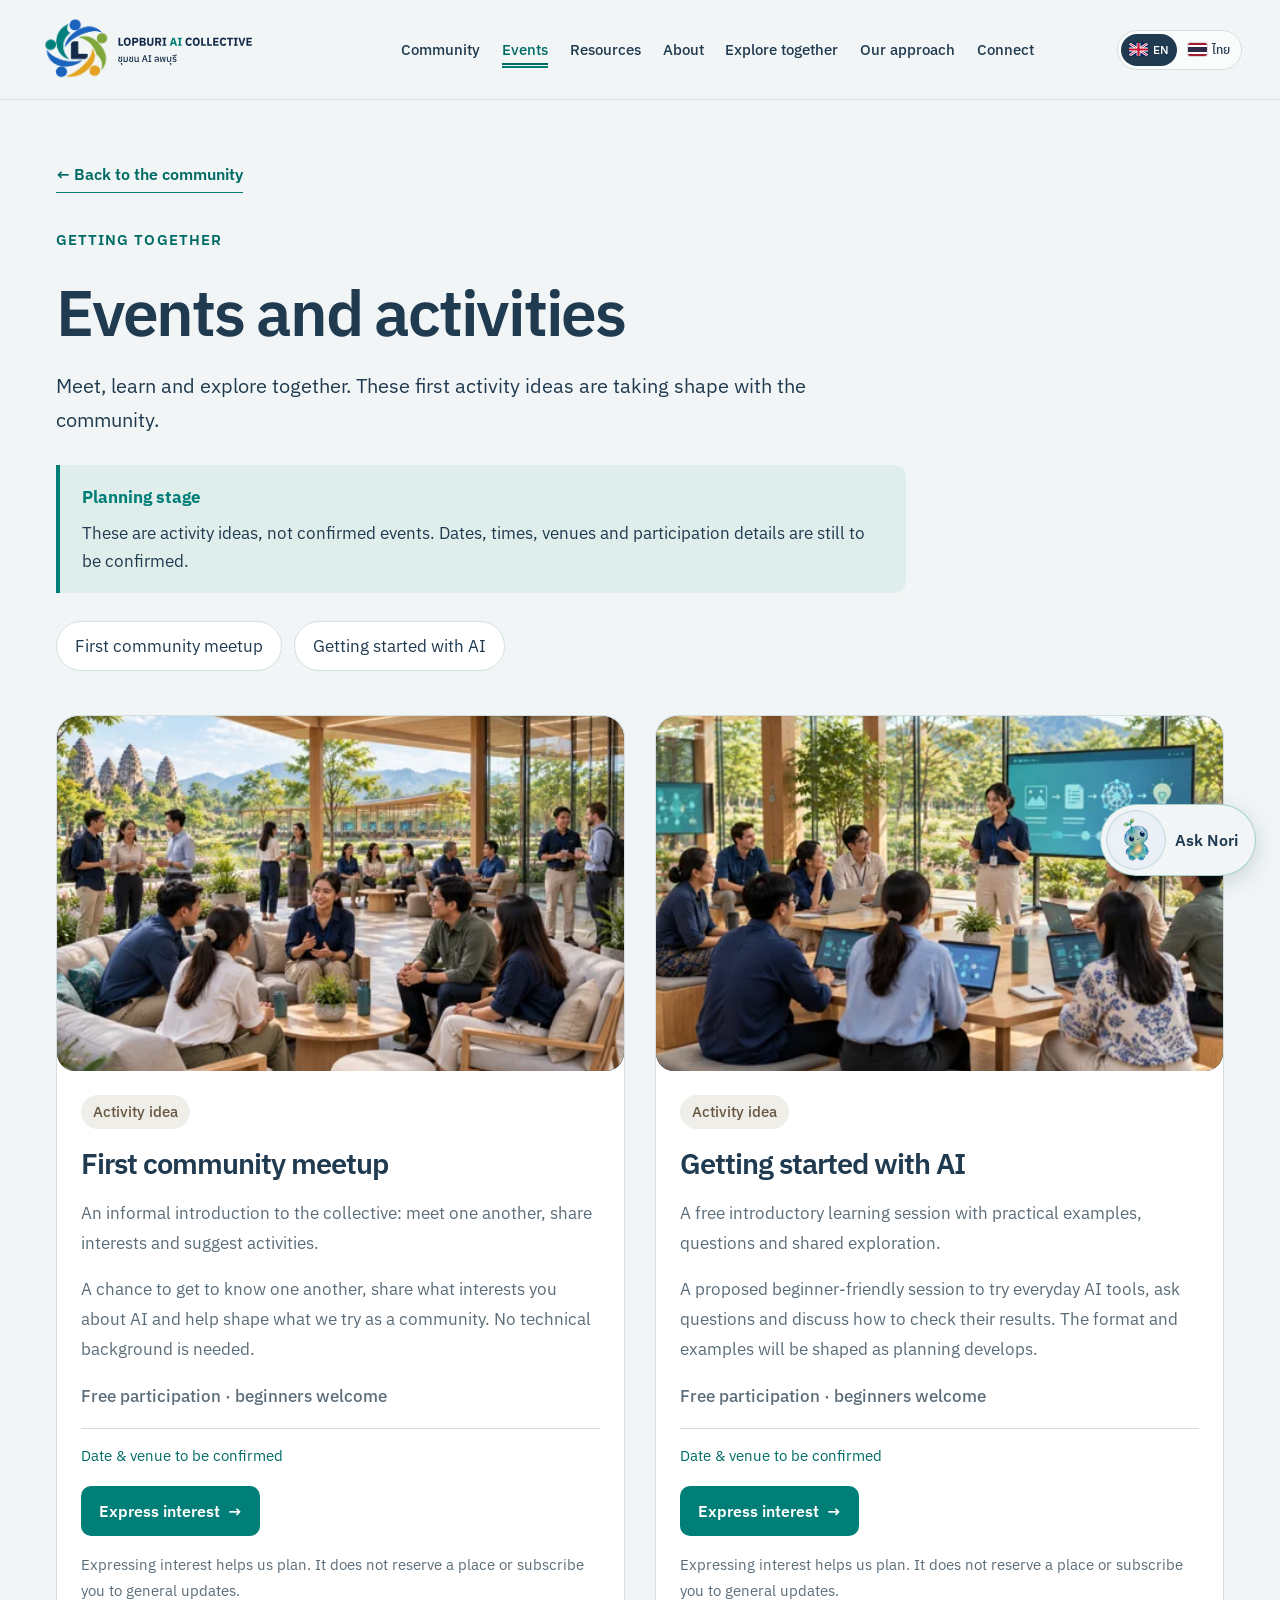
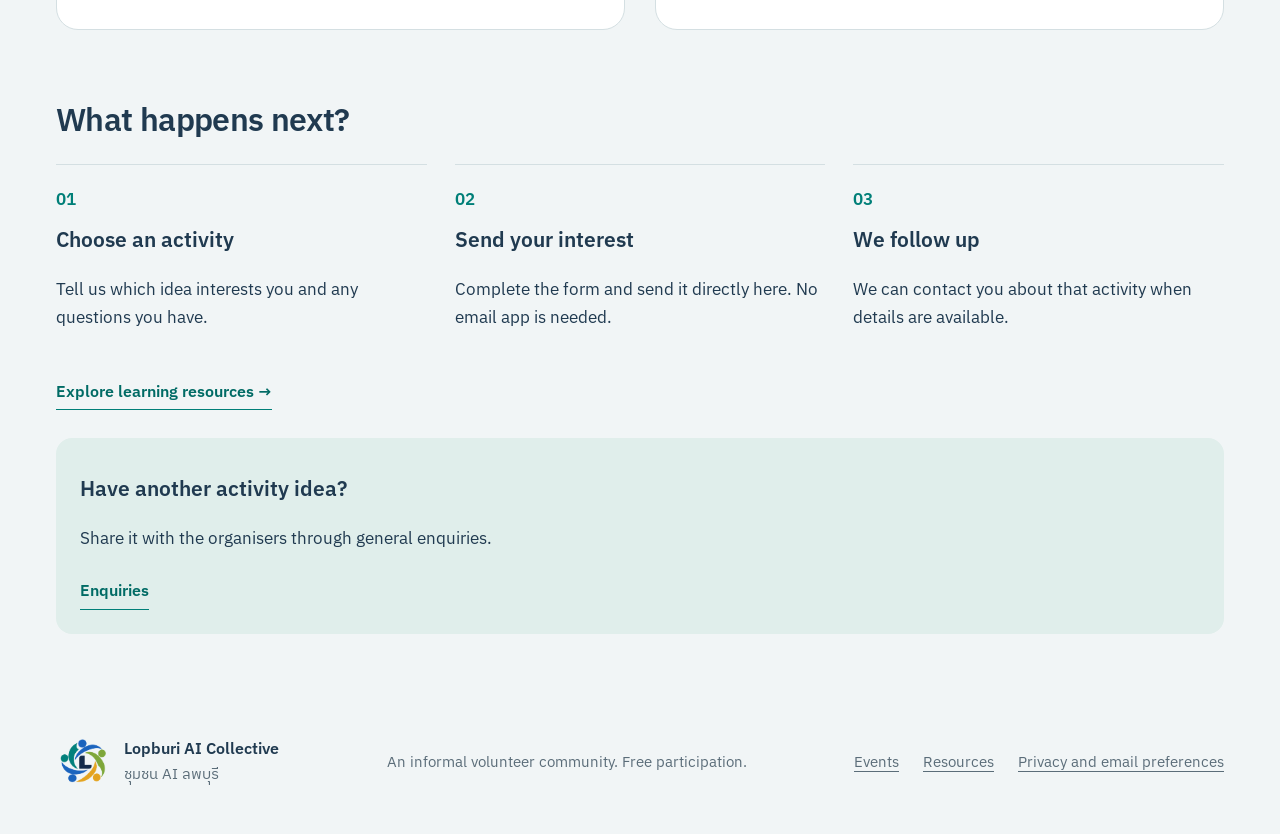
==== events.html @ 760dd702 "Deploy hosted membership and enquiries with events and resources pages" ====
<!doctype html><html lang="en"><head><meta charset="utf-8"><meta name="viewport" content="width=device-width,initial-scale=1"><meta name="robots" content="noindex,nofollow"><meta name="description" content="Explore planned free activities with Lopburi AI Collective. Dates and venues are still to be confirmed."><title>Events and activities — Lopburi AI Collective</title><link rel="icon" href="assets/favicon.svg" type="image/svg+xml"><link rel="stylesheet" href="styles.css?v=20261016-hosted-pilot"><link rel="stylesheet" href="privacy.css?v=20261016-hosted-pilot"><link rel="stylesheet" href="events.css?v=20261016-hosted-pilot"><script src="site-common.js?v=20261016-hosted-pilot" defer></script><script src="page.js?v=20261016-hosted-pilot" defer></script><script src="contact-flows.js?v=20261016-hosted-pilot" defer></script><link rel="stylesheet" href="nori.css?v=20261016-hosted-pilot"><script src="nori.js?v=20261016-hosted-pilot" defer></script></head><body class="events-page"><a class="skip-link" href="#main" data-i18n="skipContent">Skip to content</a>
<header class="site-header">
    <a class="brand" href="index.html#top" aria-label="Lopburi AI Collective home" data-i18n-aria-label="homeLabel"><img src="assets/wordmark-header.svg" width="1600" height="390" alt="Lopburi AI Collective — ชุมชน AI ลพบุรี"><img class="header-symbol" src="assets/footer-symbol.png" width="1254" height="1254" alt=""></a>
    <button class="menu-toggle" aria-expanded="false" aria-controls="navigation"><span data-i18n="copy4">Menu</span></button>
    <nav id="navigation" aria-label="Main navigation" data-i18n-aria-label="mainNavigation"><a href="index.html#community"><span data-i18n="communityNav">Community</span></a><a href="events.html" aria-current="page"><span data-i18n="eventsNav">Events</span></a><a href="resources.html" data-page-link><span data-i18n="resourcesNav">Resources</span></a><a href="index.html#purpose"><span data-i18n="copy5">About</span></a><a href="index.html#possibilities"><span data-i18n="copy6">Explore together</span></a><a href="index.html#approach"><span data-i18n="copy7">Our approach</span></a><a class="nav-contact" href="index.html#connect"><span data-i18n="copy8">Connect</span></a></nav>
<div class="language-switch" role="group" aria-label="Language / ภาษา"><button type="button" data-language="en" aria-label="English" aria-pressed="true"><svg class="mini-flag" viewBox="0 0 60 40" aria-hidden="true"><rect width="60" height="40" fill="#012169"/><path d="M0 0L60 40M60 0L0 40" stroke="white" stroke-width="8"/><path d="M0 0L60 40M60 0L0 40" stroke="#c8102e" stroke-width="3"/><path d="M30 0V40M0 20H60" stroke="white" stroke-width="12"/><path d="M30 0V40M0 20H60" stroke="#c8102e" stroke-width="7"/></svg><span lang="en">EN</span></button><button type="button" data-language="th" aria-label="ภาษาไทย" aria-pressed="false"><span class="mini-flag thai" aria-hidden="true"></span><span lang="th">ไทย</span></button></div>
  </header><main id="main"><section class="events-intro wrap"><a class="text-link" href="index.html#community">← <span data-i18n="backCommunity" >Back to the community</span></a><p data-i18n="eventsLabel" class="eyebrow">Getting together</p><h1 data-i18n="eventsPageTitle" >Events and activities</h1><p data-i18n="eventsPageIntro" class="events-lead">Meet, learn and explore together. These first activity ideas are taking shape with the community.</p><div class="events-planning-note"><strong data-i18n="eventsPlanning" >Planning stage</strong><p data-i18n="planningNotice" >These are activity ideas, not confirmed events. Dates, times, venues and participation details are still to be confirmed.</p></div><nav class="activity-jump" aria-label="Activities" data-i18n-aria-label="activitiesLabel"><a href="#first-community-meetup"><span data-i18n="firstMeetTitle" >First community meetup</span></a><a href="#getting-started-with-ai"><span data-i18n="firstTrainingTitle" >Getting started with AI</span></a></nav></section><section class="event-detail-list wrap" aria-label="Planned activities" data-i18n-aria-label="plannedActivities"><article class="event-card event-detail" id="first-community-meetup"><figure class="community-scene event-scene"><div class="event-media"><video class="event-loop" data-loop-src="assets/event-meetup-loop.mp4" muted loop playsinline preload="none" aria-hidden="true"></video><button class="event-loop-toggle" type="button" aria-label="Pause animation" data-i18n-aria-label="pauseAnimation" hidden>Ⅱ</button><picture><source media="(max-width:780px)" srcset="assets/event-meetup-480.webp"><img src="assets/event-meetup-960.webp" width="960" height="723" alt="Concept illustration of a diverse community gathering on the pavilion terrace." data-i18n-alt="imageAlt3" loading="lazy" decoding="async"></picture></div></figure><span class="event-status"><span data-i18n="eventIdea">Activity idea</span></span><h2 class="activity-title" data-activity-title><span data-i18n="firstMeetTitle">First community meetup</span></h2><p><span data-i18n="firstMeetBody">An informal introduction to the collective: meet one another, share interests and suggest activities.</span></p><p data-i18n="meetDetails" >A chance to get to know one another, share what interests you about AI and help shape what we try as a community. No technical background is needed.</p><p data-i18n="freeParticipation" class="activity-free">Free participation · beginners welcome</p><div class="event-pending"><span data-i18n="eventDetails">Date & venue to be confirmed</span></div><a class="text-link event-interest" href="mailto:lopburiaicollective@gmail.com?subject=Interest%20in%20community%20activities" data-event-interest><span data-i18n="eventInterest">Express interest</span> <span aria-hidden="true">→</span></a><p data-i18n="interestNote" class="activity-interest-note">Expressing interest helps us plan. It does not reserve a place or subscribe you to general updates.</p></article>
<article class="event-card event-detail" id="getting-started-with-ai"><figure class="community-scene event-scene"><div class="event-media"><video class="event-loop" data-loop-src="assets/event-learning-loop.mp4" muted loop playsinline preload="none" aria-hidden="true"></video><button class="event-loop-toggle" type="button" aria-label="Pause animation" data-i18n-aria-label="pauseAnimation" hidden>Ⅱ</button><picture><source media="(max-width:780px)" srcset="assets/event-learning-480.webp"><img src="assets/event-learning-960.webp" width="960" height="723" alt="Concept illustration of a beginner AI learning session led by a Thai facilitator." data-i18n-alt="imageAlt4" loading="lazy" decoding="async"></picture></div></figure><span class="event-status"><span data-i18n="eventIdea">Activity idea</span></span><h2 class="activity-title" data-activity-title><span data-i18n="firstTrainingTitle">Getting started with AI</span></h2><p><span data-i18n="firstTrainingBody">A free introductory learning session with practical examples, questions and shared exploration.</span></p><p data-i18n="learnDetails" >A proposed beginner-friendly session to try everyday AI tools, ask questions and discuss how to check their results. The format and examples will be shaped as planning develops.</p><p data-i18n="freeParticipation" class="activity-free">Free participation · beginners welcome</p><div class="event-pending"><span data-i18n="eventDetails">Date & venue to be confirmed</span></div><a class="text-link event-interest" href="mailto:lopburiaicollective@gmail.com?subject=Interest%20in%20community%20activities" data-event-interest><span data-i18n="eventInterest">Express interest</span> <span aria-hidden="true">→</span></a><p data-i18n="interestNote" class="activity-interest-note">Expressing interest helps us plan. It does not reserve a place or subscribe you to general updates.</p></article></section><section class="events-next wrap"><h2 data-i18n="nextTitle" >What happens next?</h2><ol><li><h3 data-i18n="nextOne" >Choose an activity</h3><p data-i18n="nextOneBody" >Tell us which idea interests you and any questions you have.</p></li><li><h3 data-i18n="nextTwo" >Review and send</h3><p data-i18n="nextTwoBody" >Prepare your message here, then send it from your own email app.</p></li><li><h3 data-i18n="nextThree" >We follow up</h3><p data-i18n="nextThreeBody" >We can contact you about that activity when details are available.</p></li></ol><p><a class="text-link" href="resources.html" data-page-link><span data-i18n="resourcesCta">Explore learning resources</span> →</a></p><div class="events-question"><h3 data-i18n="activityQuestion" >Have another activity idea?</h3><p data-i18n="activityQuestionBody" >Share it with the organisers through general enquiries.</p><a class="text-link" href="mailto:lopburiaicollective+enquiries@gmail.com" data-enquiry-open><span data-i18n="enquiriesTitle" >Enquiries</span></a></div></section></main><footer class="site-footer wrap"><a class="footer-brand" href="index.html#top"><img src="assets/footer-symbol.png" width="1254" height="1254" alt=""><span class="footer-brand-names"><strong>Lopburi AI Collective</strong><span lang="th">ชุมชน AI ลพบุรี</span></span></a><p data-i18n="communitySummary">An informal volunteer community. Free participation.</p><nav class="footer-links" aria-label="Footer" data-i18n-aria-label="footerNavigation"><a href="events.html" data-page-link data-i18n="eventsNav">Events</a><a href="resources.html" data-page-link data-i18n="resourcesNav">Resources</a><a href="privacy.html?lang=en" data-privacy-link target="_blank" rel="noopener" data-i18n="privacyTitle">Privacy and email preferences</a></nav></footer>
<dialog id="enquiry-dialog" class="contact-card" aria-labelledby="enquiry-title">
    <form method="dialog" class="dialog-head"><button aria-label="Close enquiry" data-i18n-aria-label="closeEnquiry"><span data-i18n="copy89">Close</span></button></form>
    <div class="contact-card-brand"><img src="assets/relief.png" width="1254" height="1254" alt=""><div><strong>Lopburi AI Collective</strong><span lang="th">ชุมชน AI ลพบุรี</span></div></div>
    <h2 id="enquiry-title"><span data-i18n="enquiryHeading">Start a conversation</span></h2>
    <p data-i18n="enquiryIntro">Ask a question, discuss a partnership or tell us how we can help.</p>
    <form id="enquiry-form">
      <div class="contact-fields">
        <div><label for="enquiry-name" data-i18n="contactName">Your name</label><input id="enquiry-name" name="name" autocomplete="name" maxlength="120" required></div>
        <div><label for="enquiry-email" data-i18n="contactEmail">Email address</label><input id="enquiry-email" name="email" type="email" autocomplete="email" maxlength="254" required></div>
        <div class="field-wide"><label for="enquiry-subject" data-i18n="enquirySubject">Subject</label><input id="enquiry-subject" name="subject" maxlength="160" required></div>
        <div class="field-wide"><label for="enquiry-message" data-i18n="enquiryMessage">Your message</label><textarea id="enquiry-message" name="message" rows="4" maxlength="1200" required></textarea></div>
      </div>
      <p class="contact-local-note" data-i18n="enquiryNote">Prepare your enquiry, then review and send it in your email app. This does not subscribe you to updates.</p>
      <p class="privacy-form-note"><span data-i18n="privacyForm">We use your details only to respond and communicate about the collective. Updates are optional.</span> <a href="privacy.html?lang=en" data-privacy-link target="_blank" rel="noopener" data-i18n="privacyTitle">Privacy and email preferences</a></p>
      <button class="button teal" type="submit" data-i18n="enquiryPrepare">Prepare enquiry</button>
    </form>
    <p id="enquiry-status" class="dialog-status" role="status" aria-live="polite"></p>
  </dialog><button id="nori-launcher" class="nori-launcher" type="button" aria-controls="nori-panel" aria-expanded="false" aria-label="Ask Nori">
    <span class="nori-art"><img src="assets/nori-still.webp" width="320" height="320" alt=""><video id="nori-idle" src="assets/nori-idle.mp4" muted playsinline preload="none" aria-hidden="true" hidden></video></span><span id="nori-launcher-label">Ask Nori</span>
  </button>
  <section id="nori-panel" class="nori-panel" role="dialog" aria-labelledby="nori-title" hidden>
    <header class="nori-head"><span class="nori-art"><img src="assets/nori-still.webp" width="320" height="320" alt=""><video id="nori-wave" src="assets/nori-wave.mp4" muted playsinline preload="none" aria-hidden="true" hidden></video></span><div><h2 id="nori-title">Ask Nori</h2><p id="nori-demo">FAQ demo · community information</p></div><button id="nori-close" type="button" aria-label="Close Nori">×</button></header>
    <p id="nori-greeting" class="nori-greeting"></p>
    <div id="nori-suggestions" class="nori-suggestions" aria-label="FAQ"></div>
    <div id="nori-messages" class="nori-messages" role="log" aria-live="polite" aria-relevant="additions"></div>
    <div class="nori-reset-row"><button id="nori-reset" type="button">Start again</button><span id="nori-status" role="status"></span></div>
    <form id="nori-form" class="nori-form"><label id="nori-input-label" for="nori-input">Your question</label><div><input id="nori-input" type="text" maxlength="500" autocomplete="off"><button id="nori-send" type="submit">Send</button></div></form>
    <p id="nori-privacy" class="nori-privacy"></p>
  </section></body></html>
---- styles.css ----
/*
# Site presentation
Responsive English/Thai typography, section layouts and reduced-motion-aware effects.
Desktop and mobile use separate scales. Preserve the approved hero treatment.
*/
@font-face{font-family:Plex;src:url('assets/IBMPlexSans-Regular.ttf') format('truetype');font-weight:400;font-display:swap}@font-face{font-family:Plex;src:url('assets/IBMPlexSans-Medium.ttf') format('truetype');font-weight:500;font-display:swap}@font-face{font-family:Plex;src:url('assets/IBMPlexSans-SemiBold.ttf') format('truetype');font-weight:600;font-display:swap}@font-face{font-family:Plex;src:url('assets/IBMPlexSans-Bold.ttf') format('truetype');font-weight:700;font-display:swap}@font-face{font-family:PlexThai;src:url('assets/IBMPlexSansThai-Medium.ttf') format('truetype');font-weight:500;font-display:swap}
:root{--navy:#203A50;--blue:#2866B7;--teal:#007F78;--green:#78A83D;--gold:#DDA62A;--paper:#F1F5F6;--ink:#203A50;--muted:#5B6D79;--line:#D4DFE2;--ease:cubic-bezier(.22,1,.36,1)}
*{box-sizing:border-box}html{scroll-behavior:smooth;scroll-padding-top:110px}body{margin:0;color:var(--ink);background:var(--paper);font:400 1.0625rem/1.65 Plex,PlexThai,Arial,sans-serif}a{color:inherit;text-decoration:none}button,input,textarea{font:inherit}button{cursor:pointer}img{display:block;max-width:100%;height:auto}h1,h2,h3,h4,p{margin-top:0}h1,h2,h3,h4{line-height:1.12}h1,h2{letter-spacing:-.035em}h2{font-size:clamp(2.5rem,4.5vw,4.4rem);font-weight:600}h3{font-size:clamp(1.65rem,2.6vw,2.55rem);font-weight:600}h4{font-size:1.4rem;font-weight:600}button:focus-visible,a:focus-visible,textarea:focus-visible,[tabindex]:focus-visible{outline:3px solid var(--gold);outline-offset:5px}button[hidden],[hidden]{display:none!important}.wrap{width:min(1280px,calc(100% - 112px));margin-inline:auto}.skip-link{position:fixed;top:-80px;left:20px;z-index:100;background:white;padding:12px}.skip-link:focus{top:12px}.review-band{background:#E5ECEE;font-size:.8125rem;padding:8px 56px;display:flex;align-items:center;gap:24px;color:#43566a}.review-band a{margin-left:auto;text-decoration:underline;text-underline-offset:3px}.site-header{min-height:100px;padding:13px 56px;display:flex;align-items:center;justify-content:space-between;background:rgba(241,245,246,.97);border-bottom:1px solid #D4DFE2;position:sticky;top:0;z-index:30;gap:25px}.brand{width:310px;flex-shrink:0}.brand img{width:100%;height:auto}.site-header nav{display:flex;align-items:center;gap:28px;font-size:.9375rem;font-weight:500}.site-header nav a{padding:10px 0}.site-header nav a:hover{color:var(--teal)}.nav-contact{border-bottom:2px solid var(--teal)}.menu-toggle{display:none;background:transparent;border:1px solid var(--navy);padding:8px 14px}.hero{background:var(--navy);color:var(--paper);overflow:hidden}.hero-inner{display:grid;grid-template-columns:1.1fr 1fr;align-items:center;min-height:650px;padding-block:65px 55px;gap:28px}.eyebrow{font-size:.875rem;letter-spacing:.07em;font-weight:600;text-transform:uppercase;color:var(--teal);margin-bottom:25px;display:flex;align-items:center;gap:18px}.eyebrow.light{color:#c5d7e6}.small-rule{width:24px;height:1px;display:inline-block;background:currentColor}.hero h1{font-size:clamp(3.4rem,5.7vw,6rem);font-weight:600;line-height:1.03;margin-bottom:28px}.hero h1 span{color:#55C9BD}.hero-intro{max-width:460px;font-size:1.1875rem;line-height:1.6;color:#d3e1ec;margin-bottom:30px}.button{display:inline-flex;align-items:center;justify-content:center;border:1px solid transparent;border-radius:2px;padding:14px 21px;font-size:.9375rem;font-weight:600;line-height:1.4;transition:background .2s,transform .2s}.button:hover{transform:translateY(-2px)}.button.cream{background:var(--paper);color:var(--navy)}.button.cream:hover{background:#dbe9ed}.button.navy{background:var(--navy);color:white}.hero-art{position:relative;padding:30px 0 45px;perspective:1000px}.relief{width:100%;object-fit:contain;transform-origin:50% 50%;animation:relief-enter 1.8s var(--ease) both;filter:drop-shadow(0 20px 28px rgba(0,0,0,.12))}.orbit-label{position:absolute;font-size:.8125rem;color:#b8c9dc;letter-spacing:.025em;z-index:1}.orbit-top{top:15px;left:10%}.orbit-bottom{right:4%;bottom:5px}.hero-bottom{border-top:1px solid #3c526b;display:flex;align-items:center;justify-content:space-between;gap:20px;padding-block:23px;font-size:.875rem;color:#b8c9dc}.hero-bottom [lang=th]{font-family:PlexThai;font-size:1.0625rem}.hero-bottom a{display:flex;align-items:center;gap:12px;color:var(--paper)}.scroll-cue{display:inline-block;border:1px solid #91a9bc;width:15px;height:23px;border-radius:8px;position:relative}.scroll-cue:after{content:'';width:2px;height:5px;background:#d3e1ec;position:absolute;left:6px;top:5px}.section{padding-block:100px}.section-label{font-size:.875rem;color:var(--muted);display:flex;align-items:center;gap:18px;margin-bottom:45px}.section-number{font-weight:600;color:var(--teal);font-size:1rem}.purpose-grid{display:grid;grid-template-columns:1fr 1fr;gap:100px}.purpose h2{max-width:530px}.purpose-copy{max-width:520px}.lead{font-size:1.4rem;line-height:1.5;color:var(--navy)}.purpose-copy>p:not(.lead){color:var(--muted)}.purpose-note{padding:22px 0 0;border-top:1px solid var(--line);margin-top:32px}.purpose-note span{display:block;color:var(--teal);font-size:.875rem;margin-bottom:12px}.purpose-note strong{font-size:1.75rem;font-weight:500;line-height:1.25}.collective-line{margin-top:65px;padding-block:23px;border-block:1px solid var(--line);display:flex;justify-content:space-between;gap:20px;font-size:1rem;font-weight:500}.collective-line span:before{content:'';display:inline-block;width:14px;height:3px;background:var(--blue);vertical-align:middle;margin-right:12px}.collective-line span:nth-child(2):before{background:var(--teal)}.collective-line span:nth-child(3):before{background:var(--green)}.collective-line span:nth-child(4):before{background:var(--gold)}.possibilities{background:white;border-block:1px solid var(--line)}.section-heading{display:grid;grid-template-columns:1.3fr 1fr;align-items:end;gap:70px;margin-bottom:35px}.section-heading h2{margin-bottom:0}.section-heading p{max-width:400px;color:var(--muted);margin-bottom:8px}.audience-tabs{display:flex;gap:0;margin-top:45px;border-bottom:1px solid var(--line)}.audience-tabs button{background:transparent;border:0;border-bottom:3px solid transparent;text-align:left;padding:17px 25px 19px 0;margin-right:32px;font-size:1rem;color:var(--muted);font-weight:500;position:relative;bottom:-1px}.audience-tabs button[aria-selected=true]{border-color:var(--teal);color:var(--navy);font-weight:600}.audience-tabs button:hover{color:var(--teal)}.audience-panel{display:grid;grid-template-columns:1fr 1.25fr;gap:105px;padding-top:50px}.panel-intro .eyebrow{margin-bottom:18px}.panel-intro p:not(.eyebrow){color:var(--muted);max-width:420px}.panel-intro h3{margin-bottom:25px}.text-link{color:var(--teal);font-size:1rem;font-weight:600;display:inline-block;border-bottom:1px solid var(--teal);padding-bottom:5px;margin-top:13px}.use-cases{padding:0;margin:0;list-style:none}.use-cases li{display:flex;gap:27px;padding-block:0 26px;margin-bottom:26px;border-bottom:1px solid var(--line)}.use-cases li:last-child{margin-bottom:0}.case-number{font-size:.8125rem;color:var(--teal);padding-top:6px;min-width:20px}.use-cases h4{margin-bottom:11px}.use-cases p{margin-bottom:0;color:var(--muted)}.approach-grid{display:grid;grid-template-columns:1fr 1.25fr;gap:105px}.approach-heading{position:sticky;top:150px;align-self:start}.approach-heading>p{max-width:400px;color:var(--muted)}.approach-stamp{font-size:.875rem;line-height:1.5;display:inline-block;border-left:3px solid var(--teal);padding:0 0 0 18px;margin-top:32px}.journey{list-style:none;margin:0;padding:0}.journey li{display:flex;gap:30px;position:relative;padding:0 0 65px}.journey li:not(:last-child):before{content:'';width:1px;background:var(--line);position:absolute;left:23px;top:48px;bottom:0}.journey li:last-child{padding-bottom:0}.journey-index{background:var(--paper);border:1px solid var(--teal);color:var(--teal);width:47px;height:47px;display:flex;align-items:center;justify-content:center;border-radius:50%;flex-shrink:0;font-size:1.125rem}.journey h3{font-size:1.9rem;margin-bottom:18px}.journey .eyebrow{font-size:.8125rem;margin-bottom:12px}.journey p:last-child{color:var(--muted);margin:0}.invitation{background:var(--navy);color:white}.invitation-grid{display:grid;grid-template-columns:1.25fr 1fr;gap:130px}.invitation h2{font-size:clamp(2.5rem,4vw,4rem);margin-bottom:28px}.invitation p{color:#c5d7e6}.invite-intro{font-size:1.3rem;max-width:520px}.invitation-grid>div:first-child>p:last-child{max-width:530px}.contact-detail{border-left:1px solid #3c526b;padding-left:48px}.contact-detail h3{font-size:1.7rem}.contact-detail dl{margin-block:28px}.contact-detail dl div{border-bottom:1px solid #3c526b;padding-block:14px;display:grid;grid-template-columns:90px 1fr;gap:10px}.contact-detail dt{color:#b8c9dc;font-size:.875rem}.contact-detail dd{margin:0;font-size:1rem;color:white;overflow-wrap:anywhere}.contact-note{font-size:.875rem;max-width:350px}.site-footer{display:flex;justify-content:space-between;align-items:center;gap:35px;padding-block:45px;font-size:.875rem;color:var(--muted)}.site-footer strong{color:var(--navy);display:block;font-weight:600}.site-footer [lang=th]{display:block;font-family:PlexThai;font-size:.9375rem;margin-top:3px}.site-footer p{margin:0}.site-footer a{text-decoration:underline;text-underline-offset:4px}dialog{border:0;border-top:4px solid var(--teal);width:min(620px,calc(100vw - 32px));max-height:calc(100dvh - 40px);padding:25px 32px 32px;background:var(--paper);color:var(--navy)}dialog::backdrop{background:rgba(10,25,44,.7)}dialog h2{font-size:2rem;letter-spacing:-.025em;margin-top:12px}dialog p{color:var(--muted)}dialog label{display:block;font-size:.875rem;margin-bottom:8px;font-weight:600}dialog textarea{width:100%;font-size:1rem;line-height:1.6;border:1px solid #9bb0bd;background:white;color:var(--navy);padding:12px;resize:vertical;margin-bottom:18px}.dialog-head{display:flex;justify-content:flex-end}.dialog-head button{background:transparent;border:0;font-size:.875rem;text-decoration:underline}.dialog-status{font-size:.875rem;margin:12px 0 0}.js .reveal{opacity:0;transform:translateY(20px);transition:opacity .7s var(--ease),transform .7s var(--ease)}.js .reveal.visible{opacity:1;transform:none}@keyframes relief-enter{from{opacity:0;transform:rotateX(8deg) rotateY(-12deg) translateY(16px) scale(.97)}to{opacity:1;transform:none}}
@media(min-width:1500px){.hero-inner{min-height:720px}.hero-art{max-width:600px}}@media(max-width:1100px){.wrap{width:calc(100% - 64px)}.site-header{padding-inline:32px}.review-band{padding-inline:32px}.brand{width:265px}.site-header nav{gap:20px;font-size:.875rem}.hero-inner{min-height:600px}.hero h1{font-size:4.7rem}.purpose-grid,.audience-panel,.approach-grid{gap:55px}.invitation-grid{gap:55px}.section{padding-block:78px}.collective-line{flex-wrap:wrap;justify-content:flex-start;gap:20px 35px}.contact-detail{padding-left:30px}}
@media(max-width:780px){html{scroll-padding-top:88px}.wrap{width:calc(100% - 40px)}.review-band{padding:8px 20px;gap:10px;font-size:.75rem;flex-wrap:wrap}.review-band span:nth-child(2){display:none}.site-header{padding:10px 20px;min-height:82px}.brand{width:245px;max-width:calc(100% - 80px)}.menu-toggle{display:block;font-size:.875rem}.site-header nav{display:none;position:absolute;top:100%;left:0;right:0;background:var(--paper);padding:16px 20px 25px;box-shadow:0 10px 15px #203a5010;flex-direction:column;align-items:stretch;gap:2px}.site-header nav.open{display:flex}.nav-contact{border:0}.hero-inner{grid-template-columns:1fr;gap:15px;padding-block:42px 30px;min-height:0}.hero h1{font-size:clamp(3rem,10.5vw,4.8rem)}.hero .eyebrow{font-size:.75rem;gap:10px}.hero-intro{font-size:1.0625rem;max-width:500px}.hero-art{width:75%;max-width:390px;margin-inline:auto;padding:8px 0 24px}.orbit-label{font-size:.75rem}.orbit-top{top:0;left:-7%}.orbit-bottom{bottom:0;right:-5%}.hero-bottom{font-size:.8125rem;flex-wrap:wrap;padding-block:18px}.hero-bottom>span:last-child{display:none}.section{padding-block:62px}.section-label{margin-bottom:32px}.purpose-grid,.section-heading,.audience-panel,.approach-grid,.invitation-grid{grid-template-columns:1fr;gap:30px}.purpose-copy{max-width:none}.purpose h2{font-size:clamp(2.5rem,8vw,3.5rem)}.lead{font-size:1.25rem}.collective-line{margin-top:38px;font-size:.9375rem;gap:15px;display:grid;grid-template-columns:1fr 1fr}.collective-line span:before{width:10px;margin-right:8px}.section-heading{gap:18px}.section-heading p{max-width:none}.audience-tabs{margin-top:30px;gap:0;align-items:stretch}.audience-tabs button{font-size:.875rem;line-height:1.4;margin-right:15px;padding-right:6px;flex:1}.audience-tabs button:last-child{margin-right:0}.audience-panel{padding-top:35px;gap:40px}.panel-intro p:not(.eyebrow){max-width:none}.approach-heading{position:static}.approach-heading h2{margin-bottom:20px}.approach-stamp{margin-top:10px}.journey{margin-top:16px}.journey li{gap:20px;padding-bottom:45px}.journey h3{font-size:1.6rem}.invitation-grid{gap:42px}.contact-detail{border-left:0;border-top:1px solid #3c526b;padding:30px 0 0}.site-footer{display:grid;grid-template-columns:1fr 1fr;padding-block:32px;gap:22px}.site-footer p{grid-column:1/-1}.site-footer a{font-size:.875rem}.site-footer>div{grid-column:1/-1}.contact-detail .button{width:100%}dialog{padding:20px}dialog h2{font-size:1.7rem}}
@media(prefers-reduced-motion:reduce){html{scroll-behavior:auto}*,*:before,*:after{animation:none!important;transition:none!important}.js .reveal{opacity:1;transform:none}.button:hover{transform:none}}

/* Hero scene draft 2: local review, 10 October 2026. */
.hero{position:relative;isolation:isolate;background-image:linear-gradient(90deg,rgba(20,39,55,.88) 0%,rgba(20,39,55,.74) 30%,rgba(20,39,55,.20) 66%,rgba(20,39,55,.12) 100%),linear-gradient(0deg,rgba(20,39,55,.68),transparent 32%),url('assets/lopburi-ai-hero.webp');background-size:cover;background-position:center center}
.hero-inner{min-height:660px;align-items:start;padding-block:56px 52px;grid-template-columns:1.25fr 1fr}
.hero-copy{position:relative;z-index:1;max-width:590px}
.hero h1{text-shadow:0 2px 20px rgba(8,22,40,.2)}
.hero-intro{color:#f0f5f8}
.hero-art{width:250px;justify-self:end;padding:14px 0 32px;margin-top:0}
.hero-art .relief{filter:drop-shadow(0 8px 22px rgba(0,0,0,.3))}
.orbit-label{color:#f2f6fa;text-shadow:0 1px 6px #203a50}
.orbit-top{top:-8px;left:0}.orbit-bottom{right:0;bottom:2px}
.hero-bottom{position:relative;color:#edf4f9;border-top-color:rgba(235,244,249,.3)}
@media(min-width:1500px){.hero-inner{min-height:720px}.hero-art{width:290px}}
@media(max-width:780px){.hero{background-image:linear-gradient(180deg,rgba(20,39,55,.88) 0%,rgba(20,39,55,.76) 45%,rgba(20,39,55,.30) 72%,rgba(20,39,55,.7) 100%),url('assets/lopburi-ai-hero-mobile.webp');background-position:center;background-size:cover}.hero-inner{min-height:710px;grid-template-columns:1fr;padding-block:38px 28px;gap:32px}.hero-art{width:165px;justify-self:end;margin:0 0 0 auto;padding:12px 0 28px}.hero-copy{max-width:540px}.hero .orbit-label{font-size:.6875rem}.hero .orbit-top{left:0;top:-6px}.hero .orbit-bottom{right:0;bottom:0}}

.hero-copy .button.cream{border-radius:14px}

/* V3 continuous first-person hero: responsive local review. */
.hero{background-image:url('assets/lopburi-ai-hero-v3-poster.webp')}
.hero-video{position:absolute;inset:0;width:100%;height:100%;object-fit:cover;object-position:50% 50%;z-index:-2;opacity:0;transition:opacity .3s}
.hero-video.ready{opacity:1}
.hero:before{content:'';position:absolute;inset:0;z-index:-1;pointer-events:none;background:linear-gradient(90deg,rgba(20,39,55,.80),rgba(20,39,55,.63) 32%,rgba(20,39,55,.10) 68%,rgba(20,39,55,.04)),linear-gradient(0deg,rgba(20,39,55,.58),transparent 32%)}
.hero-motion-controls{position:relative;display:flex;justify-content:flex-end;gap:12px;padding-block:0 18px}
.hero-motion-controls button{border:1px solid #ffffff70;border-radius:24px;background:#203a50b8;color:white;font-size:.8125rem;padding:8px 15px;line-height:1.4;min-height:40px}
.hero-motion-controls button:hover{background:#203a50}
#scene-dialog{width:min(1200px,calc(100vw - 32px));padding:16px 20px 20px}
#scene-dialog h2{font-size:1.5rem;margin-block:6px 16px}
#full-scene{display:block;width:100%;max-height:75dvh;background:#203A50;aspect-ratio:7/3;object-fit:contain}
@media(min-width:1500px){.hero-inner{min-height:clamp(660px,calc(100svh - 255px),940px)}}
@media(max-width:780px){.hero{background-image:url('assets/lopburi-ai-hero-v3-poster-mobile.webp')}.hero:before{background:linear-gradient(180deg,rgba(20,39,55,.79),rgba(20,39,55,.66) 45%,rgba(20,39,55,.16) 74%,rgba(20,39,55,.56))}.hero-motion-controls{justify-content:flex-start;flex-wrap:wrap}.hero-motion-controls button{min-height:44px}#scene-dialog{padding:12px}#full-scene{max-height:70dvh}}

/* Native scroll-driven journey: sticky hero releases into the next section. */
.hero-journey{--header-height:100px;--pin-height:calc(100svh - var(--header-height))}
.hero-journey.is-scrubbing{height:calc(var(--pin-height) + 160svh);position:relative}
.is-scrubbing .hero{position:sticky;top:var(--header-height);height:var(--pin-height);display:flex;flex-direction:column;min-height:0;overflow:hidden}
.is-scrubbing .hero-inner{flex:1;min-height:0;padding-block:clamp(20px,4vh,46px) 16px;align-items:center;gap:20px;width:min(1280px,calc(100% - 112px))}
.is-scrubbing .hero h1{font-size:clamp(2.6rem,min(5.5vw,9vh),5.5rem);margin-bottom:18px}
.is-scrubbing .hero .eyebrow{margin-bottom:16px}
.is-scrubbing .hero-intro{font-size:clamp(1rem,2.2vh,1.1875rem);line-height:1.5;margin-bottom:20px}
.is-scrubbing .hero-art{width:clamp(150px,20vw,260px);margin:0}
.is-scrubbing .hero-copy,.is-scrubbing .hero-art,.is-scrubbing .hero-bottom{opacity:var(--copy-opacity,1);will-change:opacity}
.is-scrubbing .hero.journey-immersed .hero-copy,.is-scrubbing .hero.journey-immersed .hero-art,.is-scrubbing .hero.journey-immersed .hero-bottom{visibility:hidden;pointer-events:none}
.is-scrubbing .hero:before{background:linear-gradient(90deg,rgba(20,39,55,.80),rgba(20,39,55,.63) 32%,rgba(20,39,55,.10) 68%,rgba(20,39,55,.04));opacity:var(--copy-opacity,1)}
.is-scrubbing .hero-bottom{padding-block:12px;font-size:.8125rem}
.is-scrubbing .hero-motion-controls{padding-block:8px 12px;align-items:center}
.hero-motion-controls .skip-journey{font-size:.8125rem;color:white;text-decoration:underline;text-underline-offset:3px;background:#203a50b8;padding:8px 12px;border-radius:24px}
.journey-hint{margin-right:auto;font-size:.8125rem;color:#fff;background:#203a50b8;padding:8px 12px;border-radius:24px}
.hero-journey:not(.is-scrubbing) .journey-hint{display:none}
.hero-journey:not(.is-scrubbing) .hero-video{display:none}
@media(max-width:1100px){.is-scrubbing .hero-inner{width:calc(100% - 64px)}}
@media(max-width:780px){
  .hero-journey.is-scrubbing{height:calc(var(--pin-height) + 120svh)}
  .is-scrubbing .hero-inner{width:calc(100% - 40px);grid-template-columns:1fr;align-content:center;gap:0;padding-block:20px 12px}
  .is-scrubbing .hero h1{font-size:clamp(2.25rem,min(9.5vw,8vh),3.5rem)}
  .is-scrubbing .hero-intro{font-size:.95rem;max-width:430px}
  .is-scrubbing .hero-art{display:none}
  .is-scrubbing .hero-bottom{gap:10px;padding-block:10px}
  .is-scrubbing .hero-motion-controls{gap:8px;flex-wrap:wrap}
  .journey-hint{width:100%;background:none;padding:0;font-size:.75rem}
  .hero-motion-controls .skip-journey{min-height:44px;display:inline-flex;align-items:center}
}
@media(max-height:540px){.is-scrubbing .hero h1{font-size:2rem}.is-scrubbing .hero-intro,.is-scrubbing .hero-bottom,.is-scrubbing .hero .eyebrow{display:none}.is-scrubbing .hero-inner{padding-block:12px}.is-scrubbing .hero-art{width:130px}.journey-hint{display:none}}

/* Bilingual controls, softer edges and mobile relief lockup. */
:root{--radius-control:14px;--radius-panel:24px}
.button,.menu-toggle,dialog textarea{border-radius:var(--radius-control)}
dialog,#scene-dialog{border-radius:var(--radius-panel)}
#full-scene{border-radius:16px}
.hero{border-radius:0 0 var(--radius-panel) var(--radius-panel)}
.possibilities,.invitation{border-radius:var(--radius-panel)}
.audience-panel{border:1px solid var(--line);border-radius:var(--radius-panel);padding:32px;margin-top:28px}
.purpose-note{border-radius:16px;background:#EDF1F0;padding:22px;border-top:0}
.audience-tabs button{border-radius:12px 12px 0 0;padding-left:12px}
.audience-tabs button[aria-selected=true]{background:#EAF3F1}
.site-header{gap:18px}
.brand{width:270px}
.site-header nav{gap:18px;font-size:.875rem}
.language-switch{display:flex;align-items:center;gap:3px;padding:3px;border:1px solid #D4DFE2;border-radius:24px;background:#fff;flex-shrink:0}
.language-switch button{display:inline-flex;align-items:center;gap:5px;border:0;border-radius:18px;background:transparent;color:var(--navy);font-size:.75rem;font-weight:500;min-height:32px;padding:5px 8px;white-space:nowrap}
.language-switch button[aria-pressed=true]{background:var(--navy);color:white}
.mini-flag{display:block;width:19px;height:13px;border-radius:2px;box-shadow:0 0 0 1px #0002;flex-shrink:0;overflow:hidden}
.mini-flag.thai{background:linear-gradient(#a51931 0 16.67%,#fff 16.67% 33.33%,#2d2a4a 33.33% 66.67%,#fff 66.67% 83.33%,#a51931 83.33%)}
.hero-title-line{display:block}
.hero-together{color:#55C9BD}
.mobile-relief{display:none}
html[lang=th] body{font-family:PlexThai,Plex,Arial,sans-serif;line-height:1.75}
html[lang=th] h1,html[lang=th] h2,html[lang=th] h3{letter-spacing:0;line-height:1.35}
html[lang=th] .eyebrow{letter-spacing:.01em}
html[lang=th] .is-scrubbing .hero h1{font-size:clamp(2.2rem,min(4.7vw,7.2vh),4.6rem);line-height:1.3}
html[lang=th] .is-scrubbing .hero-intro{font-size:1rem;line-height:1.65}
@media(max-width:1100px){.brand{width:235px}.site-header nav{gap:14px;font-size:.8125rem}}
@media(max-width:1000px){
  .site-header{display:grid;grid-template-columns:minmax(0,1fr) auto auto;gap:12px}
  .brand{width:265px;max-width:100%}
  .menu-toggle{display:block;font-size:.875rem;grid-column:3;grid-row:1}
  .language-switch{grid-column:2;grid-row:1}
  .site-header nav{display:none;position:absolute;top:100%;left:0;right:0;background:var(--paper);padding:16px 20px 25px;box-shadow:0 10px 15px #203a5010;border-radius:0 0 18px 18px;flex-direction:column;align-items:stretch;gap:2px}
  .site-header nav.open{display:flex}.nav-contact{border:0}
}
@media(max-width:780px){
  .site-header{grid-template-columns:minmax(0,1fr) auto;gap:4px 12px;min-height:106px}
  .brand{grid-column:1;grid-row:1/3;width:230px;max-width:100%}
  .menu-toggle{grid-column:2;grid-row:1;justify-self:end;padding:6px 12px}
  .language-switch{grid-column:2;grid-row:2;justify-self:end}
  .language-switch button{min-height:30px;padding:3px 6px;font-size:.6875rem;gap:4px}
  .mini-flag{width:16px;height:11px}
  .hero-together{display:flex;align-items:center;gap:clamp(12px,5vw,24px)}
  .mobile-relief{display:block;width:clamp(64px,18vw,90px);height:auto;flex-shrink:0;filter:drop-shadow(0 5px 12px #0004);animation:none}
  .audience-panel{padding:22px;margin-top:22px}
  .audience-tabs button{padding-left:6px;margin-right:6px;font-size:.8125rem}
  html[lang=th] .is-scrubbing .hero h1{font-size:clamp(1.85rem,min(7.8vw,6.6vh),2.8rem)}
  html[lang=th] .is-scrubbing .hero-intro{font-size:.875rem}
  html[lang=th] .is-scrubbing .hero .eyebrow{margin-bottom:10px}
  .is-scrubbing .hero-inner{padding-block:14px 10px}
}
@media(max-height:620px){.is-scrubbing .mobile-relief{width:56px}.is-scrubbing .hero h1{margin-bottom:12px}.is-scrubbing .hero-intro{margin-bottom:14px}}
.hero h1 .hero-title-line{color:var(--paper)}
.hero h1 .hero-together,.hero h1 .hero-together span{color:#55C9BD}
/* Mobile relief aligns to the title row and the content's right edge. */
@media(max-width:780px){
  .hero-together{justify-content:space-between;gap:16px;width:100%}
  .mobile-relief{width:clamp(72px,22vw,104px);margin-left:auto}
}
@media(max-width:780px) and (max-height:620px){.is-scrubbing .mobile-relief{width:64px}}
/* Keep the mobile logo out of the title's line-height calculations. */
@media(max-width:780px){
  .hero-together{position:relative;display:block}
  .hero-together .mobile-relief{position:absolute;right:0;top:50%;transform:translateY(-50%);margin:0}
}

/* Quiet section reveals after the immersive hero. */
.js .reveal{transform:translateY(16px);transition:opacity .6s var(--ease),transform .6s var(--ease);transition-delay:var(--reveal-delay,0ms)}
.js .reveal.visible{opacity:1;transform:none}
.purpose-copy{--reveal-delay:90ms}
.invitation-grid .contact-detail{--reveal-delay:140ms}
.js .collective-line>span{opacity:0;transform:translateY(12px);transition:opacity .45s var(--ease),transform .45s var(--ease);transition-delay:calc(var(--group-order,0)*85ms)}
.collective-line>span:nth-child(2){--group-order:1}.collective-line>span:nth-child(3){--group-order:2}.collective-line>span:nth-child(4){--group-order:3}
.js .collective-line.visible>span{opacity:1;transform:none}
.journey li:not(:last-child):after{content:'';position:absolute;left:23px;top:48px;bottom:0;width:2px;background:var(--teal);transform:scaleY(var(--step-progress,0));transform-origin:top;pointer-events:none}
.journey-index{position:relative;z-index:1;transition:background .3s,color .3s,box-shadow .3s}
.journey li.step-active .journey-index{background:var(--teal);color:white;box-shadow:0 0 0 5px #007f7810}
@media(max-width:780px){.js .reveal{transform:translateY(12px);transition-duration:.45s}.purpose-copy{--reveal-delay:50ms}.invitation-grid .contact-detail{--reveal-delay:70ms}.js .collective-line>span{transition-delay:calc(var(--group-order,0)*50ms)}}
@media(prefers-reduced-motion:reduce){.js .reveal,.js .collective-line>span{opacity:1;transform:none;transition:none}.journey li:not(:last-child):after{transform:scaleY(1)}}

/* Palette refinement: sky/glass neutrals, slate navy and quiet timber warmth. */
:root{--sand:#C6AD86;--highlight:#55C9BD;--glass:#D4DFE2}
.possibilities{background:#FAFCFC}
.purpose-note{border-left:3px solid var(--sand);background:#F0EEE8}
.review-band{color:#50636F}
.language-switch{background:#FAFCFC}
.site-header nav{gap:26px;align-items:center}
.site-header nav a{position:relative;white-space:nowrap;text-align:center;line-height:1.3;padding:12px 0;border:0;transition:color .2s}
.site-header nav a:after{content:'';position:absolute;left:0;right:0;bottom:3px;height:2px;background:var(--teal);transform:scaleX(0);transform-origin:left;transition:transform .22s var(--ease)}
.site-header nav a:hover,.site-header nav a:focus-visible{color:var(--teal)}
.site-header nav a:hover:after,.site-header nav a:focus-visible:after{transform:scaleX(1)}
.collective-line>span>span:before{display:none}
@media(max-width:1100px){.site-header nav{gap:20px;font-size:.875rem}}
@media(max-width:1000px){.site-header nav{gap:6px}.site-header nav a{align-self:flex-start;text-align:left;padding-block:11px}}
@media(prefers-reduced-motion:reduce){.site-header nav a,.site-header nav a:after{transition:none}}
/* Wide-screen hero copy follows the scene edge; content sections retain their centred grid. */
@media(min-width:1441px){
  .hero .hero-inner,.is-scrubbing .hero .hero-inner{margin-left:clamp(56px,5.5vw,220px);margin-right:auto}
  .hero .hero-arrival{margin-left:clamp(56px,5.5vw,220px)}
  .is-scrubbing .hero .hero-arrival{left:clamp(56px,5.5vw,220px);margin-left:0}
}
/* Desktop identity stays visible throughout the pinned walkthrough. */
@media(min-width:781px){
  .hero .hero-art,.is-scrubbing .hero .hero-art,.is-scrubbing .hero.journey-immersed .hero-art{
    position:absolute;top:28px;right:max(32px,calc((100% - 1280px)/2));
    width:clamp(100px,10vw,148px);padding:0;margin:0;
    opacity:1;visibility:visible;pointer-events:none;z-index:3;
    transform:none;will-change:auto;
  }
  .hero .hero-art .relief{animation:none;filter:drop-shadow(0 5px 14px rgba(20,39,55,.28))}
}
/* Persistent desktop brand signature: mark and two centred name lines. */
.hero-signature{display:none}
@media(min-width:781px){
  .hero .hero-art,.is-scrubbing .hero .hero-art,.is-scrubbing .hero.journey-immersed .hero-art{
    right:20px;top:24px;width:clamp(180px,16vw,230px);
    display:flex;flex-direction:column;align-items:center;gap:12px;
  }
  .hero .hero-art .relief{width:clamp(100px,9vw,138px);filter:drop-shadow(0 3px 7px rgba(20,39,55,.18))}
  .hero-signature{display:flex;flex-direction:column;align-items:center;text-align:center;gap:5px;width:100%;color:#F1F5F6;text-shadow:0 1px 5px rgba(20,39,55,.65)}
  .signature-en{font-family:Plex,Arial,sans-serif;font-size:clamp(.6875rem,.85vw,.8125rem);font-weight:700;line-height:1.3;letter-spacing:.025em;white-space:nowrap}
  .signature-en>span{color:#55C9BD}
  .signature-th{font-family:PlexThai,Plex,Arial,sans-serif;font-size:clamp(.6875rem,.8vw,.75rem);font-weight:500;line-height:1.5}
}
/* Mobile-only persistent signature and quieter walkthrough. */
@media(max-width:780px){
  .hero .mobile-relief{display:none}
  .hero .hero-motion-controls{display:none}
  .hero .hero-art,.is-scrubbing .hero .hero-art,.is-scrubbing .hero.journey-immersed .hero-art{
    display:flex;position:absolute;top:18px;right:14px;width:140px;
    flex-direction:column;align-items:center;gap:7px;
    padding:0;margin:0;opacity:1;visibility:visible;
    pointer-events:none;z-index:3;transform:none;will-change:auto;
  }
  .hero .hero-art .relief{width:66px;height:auto;animation:none;filter:drop-shadow(0 3px 7px rgba(20,39,55,.18))}
  .hero .hero-signature{display:flex;flex-direction:column;align-items:center;text-align:center;gap:3px;width:100%;color:#F1F5F6;text-shadow:0 1px 5px rgba(20,39,55,.65)}
  .hero .signature-en{font-family:Plex,Arial,sans-serif;font-size:9px;font-weight:700;line-height:1.3;letter-spacing:.015em;white-space:nowrap}
  .hero .signature-en>span{color:#55C9BD}
  .hero .signature-th{font-family:PlexThai,Plex,Arial,sans-serif;font-size:9px;font-weight:500;line-height:1.5}
  .hero .hero-inner,.is-scrubbing .hero .hero-inner{padding-top:140px}
  .hero .hero-together{display:block}
}
@media(max-width:780px) and (max-height:620px){
  .hero .hero-art,.is-scrubbing .hero .hero-art,.is-scrubbing .hero.journey-immersed .hero-art{top:10px;width:130px}
  .hero .hero-art .relief{width:56px}
  .hero .hero-inner,.is-scrubbing .hero .hero-inner{padding-top:112px}
}
/* Mobile balance: lift the copy and tuck the smaller signature right. */
@media(max-width:780px){
  .hero .hero-inner,.is-scrubbing .hero .hero-inner{padding-top:84px}
  .hero .hero-art,.is-scrubbing .hero .hero-art,.is-scrubbing .hero.journey-immersed .hero-art{right:6px;width:126px}
  .hero .hero-art .relief{width:56px}
}
@media(max-width:780px) and (max-height:620px){
  .hero .hero-inner,.is-scrubbing .hero .hero-inner{padding-top:64px}
  .hero .hero-art .relief{width:50px}
}
@media(max-width:780px){.hero .hero-copy{top:-32px}}
@media(max-width:780px) and (max-height:620px){.hero .hero-copy{top:-16px}}

.button.teal{background:var(--teal);color:white}.button.teal:hover{background:#00665F}
.approach-heading .approach-invite{margin-top:24px;font-size:1rem;max-width:390px}
.approach-heading .approach-stamp{display:block;width:fit-content;margin-top:28px}
.step-contact{margin-top:22px}
.contact-channels{margin-top:26px;border-top:1px solid var(--line);padding-top:22px}
.email-placeholder{display:flex;flex-direction:column;gap:5px;font-size:.875rem;overflow-wrap:anywhere}
.email-placeholder>span{color:var(--muted)}
.qr-placeholder-grid{display:grid;grid-template-columns:1fr 1fr;gap:14px;margin-top:18px}
.qr-placeholder{display:flex;flex-direction:column;align-items:center;gap:6px;text-align:center;font-size:.875rem}
.qr-empty{height:84px;width:84px;border:1px dashed #9DAEB4;border-radius:14px;background:#EDF1F0;color:#73868F;font-size:2rem;display:grid;place-items:center}
.qr-placeholder small{font-size:.75rem;color:var(--muted)}
.invitation .contact-channels{border-color:#ffffff30}.invitation .email-placeholder>span,.invitation .qr-placeholder small{color:#C5D7E6}.invitation .qr-placeholder strong{color:white}
.contact-card{width:min(720px,calc(100vw - 32px))}
.contact-card-brand{display:flex;align-items:center;gap:14px;margin:8px 0 20px}
.contact-card-brand img{width:64px;height:64px;object-fit:contain}.contact-card-brand strong{display:block;font-size:1rem}.contact-card-brand span{font-family:PlexThai;font-size:.875rem}
.contact-card .contact-draft-note{background:#F0EEE8;border-left:3px solid var(--sand);padding:12px 16px;border-radius:12px;font-size:.875rem}
.contact-fields{display:grid;grid-template-columns:1fr 1fr;gap:18px}.contact-fields .field-wide{grid-column:1/-1}
.contact-card input:not([type=checkbox]){width:100%;border:1px solid #A8BBC1;border-radius:12px;padding:11px 12px;background:#fff;color:var(--navy);min-height:46px}
.contact-card input:focus-visible{outline:2px solid var(--teal);outline-offset:2px}
.contact-card input:disabled{background:#E5ECEE}
.contact-card label{font-size:.875rem;line-height:1.5}
.contact-card .independent-option{display:flex;align-items:center;gap:8px;margin:10px 0 0;font-weight:400;font-size:.8125rem;cursor:pointer}
.contact-card input[type=checkbox]{width:18px;height:18px;accent-color:var(--teal);flex-shrink:0}
.contact-card small{display:block;font-size:.75rem;color:var(--muted);line-height:1.5;margin-top:6px}
.contact-card textarea{margin-bottom:0;min-height:120px}.contact-local-note{font-size:.8125rem;margin:18px 0}
.contact-ready{border-radius:18px;background:#EAF3F1;padding:24px;border:1px solid #CEE1DD}
.contact-ready h3{font-size:1.5rem;margin-bottom:12px}.contact-ready p{font-size:.9375rem}
#contact-summary{white-space:pre-wrap;overflow-wrap:anywhere;font:inherit;font-size:.875rem;color:var(--navy);background:#fff;padding:16px;border-radius:12px}
.contact-ready-actions{display:flex;gap:12px;flex-wrap:wrap}.contact-edit{border:1px solid var(--teal);color:var(--teal);background:transparent}
@media(max-width:780px){.contact-fields{grid-template-columns:1fr}.contact-card{padding:20px}.contact-ready{padding:18px}.contact-ready-actions .button{width:100%}.contact-card input{font-size:16px}.contact-card .qr-empty{width:72px;height:72px}}

.community{background:#EAF1F0;border-radius:24px;margin-block:0}
.community-dot{width:12px;height:12px;border-radius:50%;background:var(--teal);box-shadow:0 0 0 5px #007f7812}
.community .section-heading{grid-template-columns:1.1fr 1fr;align-items:center;gap:64px}
.community .section-heading>p{max-width:520px}
.community-grid{display:grid;grid-template-columns:repeat(6,minmax(0,1fr));gap:20px;margin-top:40px}
.community-card{grid-column:span 2;border-radius:24px;background:#FAFCFC;border:1px solid #D4DFE2;padding:30px 26px}
.community-card:nth-child(4),.community-card:nth-child(5){grid-column:span 3}
.community-card .eyebrow{font-size:.75rem;margin-bottom:18px}
.community-card h3{font-size:1.55rem;line-height:1.25;margin-bottom:18px}
.community-card>p:last-child{font-size:1rem;color:var(--muted);margin-bottom:0}
.community-card:nth-child(2){--reveal-delay:65ms}.community-card:nth-child(3){--reveal-delay:130ms}.community-card:nth-child(5){--reveal-delay:65ms}
.community-welcome{display:flex;align-items:center;justify-content:space-between;gap:35px;margin-top:32px;padding:22px 26px;border-left:3px solid var(--sand);border-radius:16px;background:#F0EEE8}
.community-welcome p{margin:0;max-width:800px;font-size:1rem}.community-welcome .text-link{white-space:nowrap;margin:0;flex-shrink:0}
.community-events{margin-top:64px;padding-top:42px;border-top:1px solid #C4D5D5;scroll-margin-top:125px}
.events-heading{display:flex;justify-content:space-between;align-items:center;gap:20px}.events-heading .eyebrow{margin-bottom:12px}.events-heading h3{margin-bottom:0}
.planning-badge,.event-status{display:inline-block;border-radius:24px;padding:6px 12px;font-size:.75rem;font-weight:500;background:#F0EEE8;color:#655741;white-space:nowrap}
.events-note{max-width:850px;color:var(--muted);margin-block:22px 28px;font-size:1rem}
.event-grid{display:grid;grid-template-columns:1fr 1fr;gap:20px}
.event-card{padding:28px;border-radius:24px;border:1px solid #D4DFE2;background:#FAFCFC}.event-card h4{margin-block:20px 14px}.event-card p{font-size:1rem;color:var(--muted)}
.event-card:nth-child(2){--reveal-delay:75ms}
.event-pending{font-size:.8125rem;color:var(--teal);border-top:1px solid var(--line);padding-top:16px}
@media(min-width:1001px) and (max-width:1200px){.site-header nav{gap:15px;font-size:.8125rem}.brand{width:225px}}
@media(max-width:780px){.community .section-heading{grid-template-columns:1fr;gap:18px}.community-grid{grid-template-columns:1fr;gap:14px;margin-top:26px}.community-card,.community-card:nth-child(4),.community-card:nth-child(5){grid-column:auto;padding:24px;--reveal-delay:0ms}.community-card h3{font-size:1.45rem}.community-welcome{display:block;padding:20px}.community-welcome .text-link{margin-top:15px;white-space:normal}.community-events{margin-top:42px;padding-top:32px}.events-heading{align-items:flex-start;flex-direction:column;gap:14px}.event-grid{grid-template-columns:1fr;gap:14px}.event-card{padding:24px;--reveal-delay:0ms}}
/* Keep the walkthrough controls out of the public-facing hero. */
.hero .hero-motion-controls{display:none}
/* A shallow lift for the hero typography, without bevel or extrusion. */
.hero-copy h1{text-shadow:0 2px 3px rgba(16,34,48,.38),0 6px 15px rgba(16,34,48,.16)}
.hero-copy .hero-intro{text-shadow:0 1px 3px rgba(16,34,48,.38)}
.hero-copy .eyebrow{text-shadow:0 1px 2px rgba(16,34,48,.22)}

/* Companion artwork uses the hero's pavilion, light and materials. */
.purpose-visual h2{margin-bottom:30px}
.community-scene{margin:0 0 24px}
.community-scene img{width:100%;aspect-ratio:4/3;object-fit:cover;border-radius:18px;box-shadow:0 8px 24px #203a500d}
.community-scene figcaption{font-size:.6875rem;color:var(--muted);margin-top:9px;line-height:1.5}
.purpose-visual .community-scene{max-width:530px;margin-bottom:0}
.community-card .community-scene img{aspect-ratio:16/10}
.community-icon{width:54px;height:54px;margin-bottom:20px;filter:drop-shadow(0 3px 2px #203a5010)}
.community-icon svg{width:100%;height:100%;display:block}
.community-card:has(.community-scene){grid-column:span 3}
.community-grid{grid-template-columns:repeat(6,minmax(0,1fr))}
.community-card:nth-child(2),.community-card:nth-child(3),.community-card:nth-child(4){grid-column:span 2}
.community-card:nth-child(1){grid-column:span 3;grid-row:1}
.community-card:nth-child(5){grid-column:span 3;grid-row:1}
@media(max-width:780px){.community-grid{grid-template-columns:1fr}.community-card,.community-card:has(.community-scene),.community-card:nth-child(n){grid-column:auto;grid-row:auto}.purpose-visual h2{margin-bottom:24px}.community-icon{width:48px;height:48px;margin-bottom:16px}}

.event-card .event-scene img{aspect-ratio:16/10;object-position:center}.event-card .event-scene{margin-bottom:20px}

/* Quiet event loops retain their original stills as a fallback. */
.event-media{position:relative;aspect-ratio:16/10;border-radius:18px;overflow:hidden;background:var(--navy)}
.event-media picture,.event-media img{display:block;width:100%;height:100%}
.event-media .event-loop{position:absolute;inset:0;width:100%;height:100%;object-fit:cover;opacity:0;transition:opacity .3s;pointer-events:none}
.event-media.is-playing .event-loop{opacity:1}
.event-loop-toggle{position:absolute;right:10px;bottom:10px;z-index:2;width:34px;height:34px;border:1px solid #ffffff88;border-radius:50%;background:#203a50bb;color:white;font-size:16px;cursor:pointer}
.event-loop-toggle:focus-visible{outline:3px solid var(--highlight);outline-offset:3px}
.event-loop-toggle[hidden]{display:none}

.community-card-label{display:flex;align-items:center;gap:14px;margin-bottom:20px}
.community-card-label .community-icon{flex:0 0 54px;margin:0}
.community-card .community-card-label .eyebrow{margin:0;line-height:1.5;text-align:left}
@media(max-width:780px){.community-card-label{gap:12px;margin-bottom:16px}.community-card-label .community-icon{flex-basis:48px}}
.participation{margin-top:54px;padding-top:38px;border-top:1px solid var(--line)}
.participation-heading h3{margin-bottom:14px;font-size:2rem}.participation-heading>p{color:var(--muted);margin-bottom:26px}
.participation-grid{display:grid;grid-template-columns:repeat(4,minmax(0,1fr));gap:18px}
.participation-card{display:block;padding:22px;border:1px solid var(--line);border-radius:22px;background:var(--paper);position:relative;--category:#2469AC}
.category-public{--category:#007F78}.category-groups{--category:#83A94C}.category-curious{--category:#C6AD86}
.participation-card img{width:100px;height:100px;object-fit:contain;margin-bottom:18px;border-radius:16px}
.participation-card h4{font-size:1.15rem;line-height:1.35;margin-bottom:12px;padding-top:12px;border-top:2px solid var(--category)}
.participation-card p{font-size:.9375rem;line-height:1.6;color:var(--muted);margin:0}
.participation-invitation{display:flex;align-items:center;justify-content:space-between;gap:24px;margin-top:24px;padding:20px 24px;border-radius:18px;background:#E5EEEC}
.participation-invitation p{margin:0}.participation-invitation .text-link{margin:0;flex-shrink:0}
a.participation-card:hover{border-color:var(--teal);box-shadow:0 5px 18px #007f7812}a.participation-card:hover h4{color:var(--teal)}
.participation-link-arrow{position:absolute;top:20px;right:20px;color:var(--teal)}
@media(max-width:1000px){.participation-grid{grid-template-columns:repeat(2,minmax(0,1fr))}}
@media(max-width:600px){.participation-grid{grid-template-columns:1fr;gap:14px}.participation-card{display:flex;align-items:flex-start;gap:16px;padding:20px}.participation-card img{width:76px;height:76px;flex-shrink:0;margin:0}.participation-card h4{padding-top:8px;font-size:1.1rem}.participation-invitation{display:block;padding:20px}.participation-invitation .text-link{display:inline-block;margin-top:14px}.participation{margin-top:36px;padding-top:30px}}
/* The four perspectives share the invitation's category identity. */
#tab-business,#panel-business{--category:#2469AC;--category-tint:#E9F0F7}
#tab-public,#panel-public{--category:#007F78;--category-tint:#E5F0ED}
#tab-community,#panel-community{--category:#83A94C;--category-tint:#EFF3E7}
#tab-curious,#panel-curious{--category:#A48245;--category-tint:#F3EEE4}
.audience-tabs{display:grid;grid-template-columns:repeat(4,minmax(0,1fr));gap:8px}
.audience-tabs button{white-space:normal;text-align:left;line-height:1.4;padding:18px 16px;border-radius:16px 16px 0 0}
.audience-tabs button[aria-selected="true"]{background:var(--category-tint);border-bottom-color:var(--category);color:var(--navy)}
.panel-intro{position:relative;padding-right:148px;min-height:240px}
.panel-category-icon{position:absolute;right:0;top:110px;width:128px;height:128px;object-fit:contain;border-radius:20px}
.audience-panel .case-number{font-size:1.45rem;font-weight:500;line-height:1.35;color:var(--category);min-width:38px}
.audience-panel .use-cases li{grid-template-columns:42px 1fr}
@media(max-width:1000px){.panel-intro{padding-right:110px}.panel-category-icon{width:96px;height:96px}.audience-tabs button{font-size:.875rem;padding:14px 12px}}
@media(max-width:780px){.audience-tabs{grid-template-columns:repeat(2,minmax(0,1fr));gap:8px}.audience-tabs button{border-radius:14px;min-height:64px}.panel-intro{padding-right:0;padding-top:0}.panel-category-icon{position:static;width:88px;height:88px;margin-bottom:18px}.audience-panel .case-number{font-size:1.35rem}.audience-panel .use-cases li{grid-template-columns:38px 1fr}}
/* Step 1: legibility within the existing brand palette. */
@font-face{font-family:PlexThai;src:url('assets/IBMPlexSansThai-Regular.ttf') format('truetype');font-weight:400;font-display:swap}
@font-face{font-family:PlexThai;src:url('assets/IBMPlexSansThai-SemiBold.ttf') format('truetype');font-weight:600;font-display:swap}
@font-face{font-family:PlexThai;src:url('assets/IBMPlexSansThai-Bold.ttf') format('truetype');font-weight:700;font-display:swap}
:root{--teal-text:#006B65;--green-text:#496A28;--gold-text:#80612E}
.text-link,.eyebrow,.section-number,.purpose-note span,.event-pending{color:var(--teal-text)}
.audience-panel .case-number{color:var(--teal-text)}
#panel-business .case-number{color:#2469AC}
#panel-community .case-number{color:var(--green-text)}
#panel-curious .case-number{color:var(--gold-text)}
.hero .eyebrow.light,.invitation .eyebrow.light{color:#C5D7E6}
.participation-card p{font-size:1rem}
.community-card .eyebrow,.planning-badge,.event-status{font-size:.875rem}
.event-pending{font-size:.9375rem}
.contact-card label{font-size:.9375rem}
.contact-card small,.contact-card .independent-option,.contact-local-note,.contact-draft-note{font-size:.875rem;line-height:1.6}
.qr-placeholder small{font-size:.875rem}
.hero .signature-en,.hero .signature-th{font-size:clamp(.75rem,.85vw,.8125rem);white-space:normal}
html:lang(th) body{font-family:PlexThai,Plex,Arial,sans-serif}
html:lang(th) h1,html:lang(th) h2,html:lang(th) h3,html:lang(th) h4{letter-spacing:normal;line-height:1.4}
html:lang(th) .eyebrow,html:lang(th) .signature-en,html:lang(th) .signature-th{letter-spacing:normal}
html:lang(th) .eyebrow,html:lang(th) .audience-tabs button,html:lang(th) .button{line-height:1.65}
html:lang(th) .community-card .eyebrow,html:lang(th) .planning-badge,html:lang(th) .event-status{font-size:.9375rem}
html:lang(th) .participation-card h4{font-size:1.2rem;line-height:1.5}
html:lang(th) .hero h1{line-height:1.25;letter-spacing:normal}
html:lang(th) .hero-intro{line-height:1.75}
@media(max-width:780px){
 .hero .signature-en,.hero .signature-th{font-size:.75rem;line-height:1.5}
 .is-scrubbing .hero-intro,.hero-intro{font-size:1rem;line-height:1.6}
 .contact-card label{font-size:1rem}
 html:lang(th) .hero-intro{font-size:1.0625rem;line-height:1.75}
 html:lang(th) .participation-card p,html:lang(th) .community-card>p:last-child,html:lang(th) .event-card p{font-size:1.0625rem;line-height:1.75}
 html:lang(th) .contact-card small,html:lang(th) .contact-local-note{font-size:.9375rem}
 html:lang(th) .audience-tabs button{font-size:.9375rem;line-height:1.65}
}
/* Stage 2: layout accommodates readable English and Thai. */
@media(min-width:1201px){
 .site-header{display:grid;grid-template-columns:minmax(210px,280px) minmax(0,1fr) auto;gap:24px;padding-inline:clamp(24px,3vw,48px)}
 .site-header .brand{width:100%;max-width:280px}
 .site-header nav{display:flex;justify-content:center;gap:clamp(16px,1.7vw,26px);font-size:.9375rem}
 .site-header .menu-toggle{display:none}
 .site-header .language-switch{justify-self:end}
}
@media(max-width:1200px) and (min-width:781px){
 .site-header{display:grid;grid-template-columns:minmax(0,1fr) auto auto;gap:16px;padding-inline:24px}
 .site-header .brand{grid-column:1;grid-row:1;width:260px;max-width:100%}
 .site-header .language-switch{grid-column:2;grid-row:1}
 .site-header .menu-toggle{display:block;grid-column:3;grid-row:1;min-height:44px;font-size:1rem;padding:8px 16px}
 .site-header nav{display:none;position:absolute;top:100%;left:0;right:0;padding:16px 24px 24px;background:var(--paper);box-shadow:0 10px 15px #203a5010;border-radius:0 0 18px 18px;flex-direction:column;align-items:stretch;gap:4px;font-size:1rem}
 .site-header nav.open{display:flex}
 .site-header nav a{align-self:stretch;text-align:left;min-height:44px}
}
@media(max-width:780px){
 .site-header{display:grid;grid-template-columns:minmax(0,1fr) 132px;grid-template-rows:44px 44px;gap:8px 14px;padding:12px 16px;min-height:116px;align-items:center}
 .site-header .brand{grid-column:1;grid-row:1/3;width:230px;max-width:100%;min-width:0}
 .site-header .menu-toggle{grid-column:2;grid-row:1;width:132px;min-height:44px;justify-self:stretch;margin:0;padding:8px 12px;font-size:1rem}
 .site-header .language-switch{grid-column:2;grid-row:2;width:132px;min-height:44px;justify-self:stretch;margin:0;padding:2px;display:flex;align-items:center;justify-content:space-between}
 .site-header .language-switch button{min-height:40px;flex:1;justify-content:center;font-size:.8125rem;padding:4px 5px;gap:5px}
 .site-header .mini-flag{width:18px;height:12px;flex-shrink:0}
 .site-header nav{font-size:1rem}
 .site-header nav a{align-self:stretch;text-align:left;min-height:44px}
}
/* Reset flex-era tab margins; equal grid cells now align consistently. */
.audience-tabs button{margin:0;min-width:0;width:100%}
.panel-intro{display:grid;grid-template-columns:minmax(0,1fr) 116px;column-gap:22px;align-content:start;padding-right:0;min-height:0}
.panel-intro .panel-category-icon{position:static;grid-column:2;grid-row:2/5;align-self:start;width:116px;height:116px;margin:0}
.panel-intro>.eyebrow{grid-column:1/-1}
.panel-intro>h3,.panel-intro>p:not(.eyebrow),.panel-intro>.text-link{grid-column:1}
.panel-intro>.text-link{justify-self:start}
.audience-panel .use-cases li{display:grid;grid-template-columns:42px minmax(0,1fr);gap:18px}
@media(min-width:781px) and (max-width:1200px){
 .audience-panel{grid-template-columns:1fr;gap:32px}
 .panel-intro{grid-template-columns:minmax(0,1fr) 116px;max-width:760px}
 .panel-intro p:not(.eyebrow){max-width:60ch}
}
@media(max-width:780px){
 .panel-intro{display:block;padding:0}
 .panel-intro .panel-category-icon{width:88px;height:88px;margin-bottom:18px}
 .audience-panel .use-cases li{grid-template-columns:38px minmax(0,1fr);gap:14px}
}
/* Stage 3: a quiet invitation as the visitor arrives inside. */
.hero-arrival{position:relative;z-index:4;align-self:flex-start;margin:18px max(24px,calc((100% - 1280px)/2));padding:18px 22px;max-width:460px;border-radius:18px;background:rgba(20,39,55,.88);color:#F1F5F6;opacity:var(--arrival-opacity,1);border:1px solid #ffffff33}
.hero-arrival p{font-size:1.25rem;font-weight:500;line-height:1.45;margin:0 0 9px}
.hero-arrival .text-link{color:#8CE2D5;border-color:#8CE2D5;font-size:1rem;margin:0;line-height:1.6}
.is-scrubbing .hero-arrival{position:absolute;left:max(32px,calc((100% - 1280px)/2));bottom:32px;margin:0;width:fit-content;max-width:calc(100% - 64px)}
@media(max-width:780px){.hero-arrival{margin:16px 20px;padding:16px 18px;max-width:calc(100% - 40px)}.is-scrubbing .hero-arrival{left:20px;right:20px;bottom:max(24px,env(safe-area-inset-bottom));max-width:none;width:auto}.hero-arrival p{font-size:1.125rem}.hero-arrival .text-link{font-size:1rem}html:lang(th) .hero-arrival p{line-height:1.6}}
@media(max-height:540px){.is-scrubbing .hero-arrival{bottom:16px;padding:12px 16px}.hero-arrival p{font-size:1rem;margin-bottom:5px}}
/* Stage 3b: shallow depth and a clear invitation action. */
.hero-arrival{background:rgba(24,47,65,.72);border:1px solid rgba(209,234,234,.3);box-shadow:0 12px 30px rgba(12,29,42,.24),inset 0 1px 0 rgba(255,255,255,.14);padding:22px 24px;border-radius:20px}
.hero-arrival p{font-size:1.35rem;font-weight:400;line-height:1.4;margin-bottom:14px;text-shadow:0 1px 2px rgba(0,0,0,.18)}
.hero-arrival .text-link{display:inline-flex;align-items:center;justify-content:center;gap:10px;background:#007F78;color:#fff;border:1px solid rgba(255,255,255,.18);border-radius:12px;padding:11px 16px;min-height:46px;font-size:1rem;line-height:1.5;box-shadow:0 3px 8px rgba(9,28,36,.18);transition:background .2s,box-shadow .2s}
.hero-arrival .text-link:hover{background:#006B65;box-shadow:0 4px 12px rgba(9,28,36,.24)}
.hero-arrival .text-link:focus-visible{outline:3px solid #8CE2D5;outline-offset:4px}
@media(min-width:781px){.is-scrubbing .hero-arrival{width:360px;max-width:calc(100% - 64px)}html:lang(th) .hero-arrival p{font-size:1.4rem;line-height:1.6}}
@media(max-width:780px){.hero-arrival{padding:18px 20px;border-radius:18px;box-shadow:0 8px 22px rgba(12,29,42,.24),inset 0 1px 0 rgba(255,255,255,.14)}.hero-arrival p{font-size:1.125rem;line-height:1.5;margin-bottom:12px}.hero-arrival .text-link{width:100%;font-size:1rem;padding:10px 12px;min-height:46px;text-align:center}html:lang(th) .hero-arrival p{font-size:1.1875rem;line-height:1.6}}
@media(max-height:540px){.hero-arrival{padding:14px 18px}.hero-arrival p{font-size:1.125rem;margin-bottom:10px}.hero-arrival .text-link{padding-block:8px;min-height:44px}}
@media(prefers-reduced-motion:reduce){.hero-arrival .text-link{transition:none}}
/* Keep the approach's second invitation on mobile only. */
@media(min-width:781px){.approach-heading>button[data-contact-open]{display:none}}
/* Desktop approach CTA: stronger emphasis within the teal identity. */
@media(min-width:781px){
 .approach .step-contact{margin-top:30px;padding:17px 26px;min-height:58px;font-size:1.0625rem;border:1px solid #ffffff30;box-shadow:0 7px 16px #203a5026,inset 0 1px 0 #ffffff30;gap:16px}
 .approach .step-contact:after{content:'→';font-size:1.3em;line-height:1}
 .approach .step-contact:hover{box-shadow:0 9px 20px #203a5033,inset 0 1px 0 #ffffff30}
}
/* Stage 5b: boundary layouts and Thai mobile cascade correction. */
@media(max-width:780px){
 html:lang(th) .is-scrubbing .hero-intro{font-size:1.0625rem;line-height:1.75}
}
@media(max-width:374px){
 .site-header{grid-template-columns:minmax(0,1fr) 120px;column-gap:10px;padding-inline:12px}
 .site-header .menu-toggle,.site-header .language-switch{width:120px}
 .site-header .language-switch button{font-size:.8125rem;gap:4px;padding-inline:3px}
}
@media(min-width:1201px) and (max-width:1439px){
 .audience-panel{grid-template-columns:1fr;gap:32px}
 .panel-intro{max-width:760px;grid-template-columns:minmax(0,1fr) 116px}
 .panel-intro p:not(.eyebrow){max-width:60ch}
}
@media(min-width:1201px) and (max-width:1439px){
 html:lang(th) .site-header{grid-template-columns:minmax(0,1fr) auto auto;gap:16px;padding-inline:24px}
 html:lang(th) .site-header .brand{grid-column:1;grid-row:1;width:260px;max-width:100%}
 html:lang(th) .site-header .language-switch{grid-column:2;grid-row:1}
 html:lang(th) .site-header .menu-toggle{display:block;grid-column:3;grid-row:1;min-height:44px;font-size:1rem;padding:8px 16px}
 html:lang(th) .site-header nav{display:none;position:absolute;top:100%;left:0;right:0;padding:16px 24px 24px;background:var(--paper);box-shadow:0 10px 15px #203a5010;border-radius:0 0 18px 18px;flex-direction:column;align-items:stretch;gap:4px;font-size:1rem}
 html:lang(th) .site-header nav.open{display:flex}
 html:lang(th) .site-header nav a{align-self:stretch;text-align:left;min-height:44px}
}
.site-footer .footer-brand{display:flex;align-items:center;gap:14px;text-decoration:none;flex-shrink:0}
.footer-brand img{width:54px;height:54px;object-fit:contain;flex-shrink:0}
.footer-brand-names{display:block}.site-footer .footer-brand strong{font-size:1rem;line-height:1.4}.site-footer .footer-brand [lang=th]{font-size:.9375rem;line-height:1.6;margin-top:3px}
@media(max-width:780px){.site-footer .footer-brand{grid-column:1/-1;gap:12px}.footer-brand img{width:44px;height:44px}}

/* Header symbol is five CSS pixels larger; bilingual lettering retains its size. */
.site-header .brand{position:relative}
.site-header .brand .header-symbol{position:absolute;left:calc(1.25% - 2.5px);top:50%;width:calc(24.375% + 5px);height:auto;max-width:none;transform:translateY(-50%)}

.project-email-link{display:inline-flex;align-items:center;min-height:44px;color:#006b65;text-decoration:underline;text-underline-offset:4px;font-size:1rem;overflow-wrap:anywhere;word-break:break-word}.invitation .project-email-link{color:#8ce2d5}.project-email-link:hover{color:#007f78}.invitation .project-email-link:hover{color:#fff}

/* Preserve a white quiet area around the supplied LINE QR. */
.line-qr-frame{width:160px;max-width:100%;padding:12px;background:#fff;border-radius:12px;box-sizing:border-box}.line-qr-frame img{width:100%;height:auto;border-radius:0}.line-qr-card small{font-size:.875rem;line-height:1.5}

/* Raised community contact card; LINE is one coherent tap target. */
.invitation .contact-raised{position:relative;isolation:isolate;padding:30px;border:1px solid #63b9b566;border-radius:24px;background:#29485e;box-shadow:0 16px 40px #0d25363d,inset 0 1px 0 #ffffff17;align-self:start}
.invitation .contact-raised:before{content:'';position:absolute;left:24px;right:24px;top:-2px;height:4px;border-radius:4px;background:linear-gradient(90deg,transparent 0%,#55c9bd 35%,#d5fff8 50%,#55c9bd 65%,transparent 100%);background-size:48% 100%;background-repeat:no-repeat;filter:drop-shadow(0 0 5px #55c9bd99);animation:contact-edge-light 8s ease-in-out infinite;pointer-events:none}
@keyframes contact-edge-light{0%,100%{background-position:0% 0;opacity:.65}50%{background-position:100% 0;opacity:1}}
@media(prefers-reduced-motion:reduce){.invitation .contact-raised:before{animation:none;background-position:50% 0;opacity:.75}}
.contact-raised h3{font-size:1.75rem;margin-bottom:12px}.contact-raised .raised-welcome{font-size:1.0625rem;margin-bottom:24px;color:#d0dfe7}
.raised-email{display:flex;align-items:center;gap:14px;padding:15px 16px;border:1px solid #ffffff33;border-radius:14px;text-decoration:none;background:#ffffff08;margin-bottom:24px}.raised-email svg{width:25px;height:25px;flex:none;stroke:#8ce2d5;fill:none;stroke-width:1.7}.raised-email>span:nth-child(2){min-width:0}.raised-email small{display:block;font-size:.875rem;color:#c5d7e6}.raised-email strong{display:block;font-size:1rem;font-weight:600;color:#8ce2d5;overflow-wrap:anywhere}.raised-email>span:last-child{margin-left:auto;color:#8ce2d5}.raised-email:hover{border-color:#55c9bd}
.raised-socials{display:grid;grid-template-columns:1fr 1fr;gap:18px}.raised-social{display:flex;flex-direction:column;align-items:center;gap:6px;padding:16px 10px 18px;border:1px solid #ffffff29;border-radius:18px;background:#ffffff05;text-align:center;color:white;text-decoration:none}.raised-social .line-qr-frame,.facebook-icon-frame{width:160px;max-width:100%;aspect-ratio:1;margin-bottom:7px}.raised-social strong{font-size:1.125rem}.raised-social small{font-size:.875rem;line-height:1.5;color:#c5d7e6}.facebook-icon-frame{display:grid;place-items:center;background:#edf2f3;border:1px dashed #9daeb4;border-radius:12px}.facebook-icon-frame svg{width:42px;height:42px;color:#496879}.facebook-contact:not(a){cursor:default}.raised-social[href]:hover{border-color:#55c9bd;background:#ffffff0c}.raised-social[href]:focus-visible,.raised-email:focus-visible{outline:3px solid #8ce2d5;outline-offset:4px}
.contact-raised .raised-introduction{display:flex;align-items:center;justify-content:space-between;width:100%;background:#007f78;border:1px solid #ffffff2b;border-radius:14px;padding:15px 20px;margin-top:26px;color:white;font-size:1rem;font-weight:600;min-height:54px}.contact-raised .raised-introduction:hover{background:#006b65;transform:none}
@media(max-width:780px){.invitation .contact-raised{padding:24px 20px}.raised-socials{gap:12px}.raised-social{padding:12px 8px 16px}.raised-email{padding:12px;gap:10px}.raised-email strong{font-size:1rem}}
@media(max-width:350px){.invitation .contact-raised{padding:20px 14px}.raised-socials{gap:8px}.raised-email{gap:8px}.raised-email svg{width:20px;height:20px}}

/* Shared content typography: equivalent roles retain the same scale across sections. */
/* Optical alignment with the first line of the larger section-one heading. */
@media(min-width:781px){.purpose-grid .purpose-copy{padding-top:clamp(8px,.8vw,14px)}}
:root{
 --content-heading:clamp(2.5rem,4.5vw,4.4rem);
 --content-subheading:2rem;
 --content-card-heading:1.5625rem;
 --content-body:1.0625rem;
 --content-label:.9375rem;
 --content-action:1.0625rem;
}
.purpose h2,.community .section-heading h2,.possibilities h2,.approach h2,.invitation h2{font-size:var(--content-heading);line-height:1.14;font-weight:600}
.participation-heading h3,.events-heading h3,.panel-intro h3,.journey h3{font-size:var(--content-subheading);line-height:1.25;font-weight:600}
.community-card h3,.event-card h4,.use-cases h4{font-size:var(--content-card-heading);line-height:1.3;font-weight:600}
.participation-card h4{font-size:1.25rem;line-height:1.4}
.purpose-copy>p:not(.lead),.participation-heading>p,.participation-card p,.participation-invitation p,
.community .section-heading>p,.community-card>p:last-child,.community-welcome p,.events-note,.event-card p,
.possibilities .section-heading>p,.panel-intro p:not(.eyebrow),.use-cases p,
.approach-heading>p,.approach-heading .approach-invite,.journey li>div>p:not(.eyebrow),
.invitation-grid>div:first-child>p:not(.eyebrow):not(.invite-intro),.contact-raised .raised-welcome{font-size:var(--content-body);line-height:1.65}
.purpose-copy .lead,.invitation .invite-intro{font-size:1.3125rem;line-height:1.6}
.section-label,.section-number,.eyebrow,.community-card .eyebrow,.journey .eyebrow,
.planning-badge,.event-status,.event-pending,.purpose-note span,.approach-stamp,
.raised-email small,.raised-social small{font-size:var(--content-label);line-height:1.5}
.section-label .section-number{font-size:1.0625rem}
.section .button,.section .text-link,.contact-raised .raised-introduction,.approach .step-contact{font-size:var(--content-action);line-height:1.45}
.audience-tabs button{font-size:1rem;line-height:1.5}
.contact-raised h3{font-size:1.75rem;line-height:1.25}
.raised-email strong{font-size:var(--content-body);line-height:1.5}
.site-footer{font-size:.9375rem;line-height:1.6}
html:lang(th) .purpose h2,html:lang(th) .community .section-heading h2,html:lang(th) .possibilities h2,html:lang(th) .approach h2,html:lang(th) .invitation h2{line-height:1.4;letter-spacing:normal}
html:lang(th) .participation-heading h3,html:lang(th) .events-heading h3,html:lang(th) .panel-intro h3,html:lang(th) .journey h3,
html:lang(th) .community-card h3,html:lang(th) .event-card h4,html:lang(th) .use-cases h4,html:lang(th) .contact-raised h3{line-height:1.5;letter-spacing:normal}
html:lang(th) .participation-card h4{font-size:1.3125rem;line-height:1.5}
html:lang(th) .section p:not(.eyebrow),html:lang(th) .panel-intro p:not(.eyebrow),html:lang(th) .use-cases p{line-height:1.75}
html:lang(th) .section .button,html:lang(th) .section .text-link{line-height:1.65}
@media(max-width:780px){
 :root{--content-heading:clamp(2.125rem,8vw,3rem);--content-subheading:1.625rem;--content-card-heading:1.4375rem;--content-body:1rem;--content-label:.875rem;--content-action:1rem}
 .purpose-copy .lead,.invitation .invite-intro{font-size:1.1875rem;line-height:1.6}
 .participation-card h4{font-size:1.1875rem}
 .audience-tabs button{font-size:.9375rem;line-height:1.5}
 .contact-raised h3{font-size:1.625rem}
 html:lang(th){--content-body:1.0625rem;--content-label:.9375rem}
 html:lang(th) .participation-card h4{font-size:1.25rem}
 html:lang(th) .audience-tabs button{font-size:1rem;line-height:1.65}
}

/* Desktop journey refinement, followed by independent phone adjustments. */
/* Consistent content entrances; small desktop groups reveal in reading order. */
.participation-card:nth-child(1){--reveal-delay:0ms}
.participation-card:nth-child(2){--reveal-delay:65ms}
.participation-card:nth-child(3){--reveal-delay:130ms}
.participation-card:nth-child(4){--reveal-delay:195ms}
.site-footer.reveal{--reveal-delay:0ms}
@media(max-width:780px){.participation-card:nth-child(n){--reveal-delay:0ms}}
.site-header nav a[aria-current=location]{color:#006b65;text-decoration:underline;text-decoration-thickness:2px;text-underline-offset:8px}
.panel-intro p:not(.eyebrow),.approach-heading>p,.community .section-heading>p{max-width:60ch;text-wrap:pretty}
.event-interest{margin-top:18px;min-height:44px;display:inline-flex;align-items:center;gap:8px}
.contact-ready-actions #email-introduction{flex-basis:100%;justify-content:center}.contact-ready-actions #download-brief{background:transparent;color:#006b65;border-color:#007f78}
.dialog-line-link{text-decoration:none;border-radius:16px;padding:12px 8px;border:1px solid #cadcdd;color:#203a50}.dialog-line-link:hover{border-color:#007f78;background:#eaf3f1}
@media(max-width:780px){
 .contact-ready-actions{display:grid;grid-template-columns:1fr;gap:10px}.contact-ready-actions .button{min-height:48px}
 .contact-card .qr-placeholder-grid{align-items:start}.contact-card .project-email-link{font-size:1rem}
 .raised-email strong{word-break:normal;overflow-wrap:anywhere}.raised-social{min-width:0}.line-qr-frame{flex:none}
 .site-footer{padding-bottom:100px}
 .site-header .brand{width:100%;max-width:230px}
 .site-header .menu-toggle{line-height:1.4}
 .community-card h3,.event-card h4,.participation-card h4{overflow-wrap:break-word;text-wrap:pretty}
}
@media(max-width:374px){.site-header{grid-template-columns:minmax(0,1fr) 112px;column-gap:8px}.site-header .menu-toggle,.site-header .language-switch{width:112px}.site-header .language-switch button{gap:4px;padding-inline:3px}}

.contact-card .mailing-optin{padding:16px;border:1px solid #bfdad5;border-radius:14px;background:#eaf3f1;margin-top:20px}.contact-card .mailing-optin label{display:flex;align-items:flex-start;gap:12px;font-size:1rem;line-height:1.6;margin:0;cursor:pointer}.contact-card .mailing-optin input[type=checkbox]{width:22px;height:22px;min-height:0;flex:0 0 22px;margin:3px 0 0;padding:0;accent-color:#007f78}.contact-card .mailing-optin small{display:block;font-size:.875rem;line-height:1.6;margin:8px 0 0 34px;color:#526571}html:lang(th) .contact-card .mailing-optin label{line-height:1.75}

/* Contact actions share keyboard targets while retaining separate enquiry/member journeys. */
.enquiries-action:focus-visible{outline:3px solid #8ce2d5;outline-offset:4px}
#enquiry-dialog input,#enquiry-dialog textarea{width:100%;box-sizing:border-box}
@media(max-width:780px){.is-scrubbing .hero-arrival{right:auto;width:calc(100% - 64px);max-width:360px;box-sizing:border-box}.hero-arrival p{font-weight:400}}

/* Audit: visible page state and accessible email-draft fallback. */
.site-header nav a[aria-current="page"]{color:#006b65;text-decoration:underline;text-decoration-thickness:2px;text-underline-offset:8px}.site-header nav a[aria-current="page"]:after{transform:scaleX(1)}
.footer-links{display:flex;flex-wrap:wrap;gap:14px 24px}.draft-fallback-note{padding:14px 18px;background:#fff6d9;color:#594512;border:1px solid #d0b66a;border-radius:10px;font-size:1rem;line-height:1.7}.draft-fallback-actions{display:flex;flex-wrap:wrap;gap:12px;margin-block:16px}.draft-fallback-actions .button{min-height:44px}.contact-ready>.contact-edit{margin-bottom:14px}
.submission-receipt{position:fixed;bottom:24px;left:50%;transform:translateX(-50%);width:min(90vw,640px);padding:20px 24px;background:#edf8f6;color:#203e52;border:2px solid #00847d;border-radius:18px;box-shadow:0 8px 32px #0003;z-index:9999;font-size:17px;line-height:1.6}.submission-receipt[hidden]{display:none}.submission-receipt:focus{outline:3px solid #54cfc5;outline-offset:3px}form[aria-busy=true]{opacity:.8}form button:disabled{cursor:wait}
.submission-receipt{padding-right:64px}.receipt-close{position:absolute;right:8px;top:8px;width:44px;height:44px;border:0;border-radius:50%;background:transparent;color:inherit;font-size:28px;cursor:pointer}.receipt-close:hover{background:#00847d18}.receipt-close:focus-visible{outline:3px solid #00847d}
---- privacy.css ----
/* A readable, responsive notice using the site's existing fonts and brand colours. */
.privacy-header{display:flex;align-items:center;justify-content:space-between;gap:20px;padding-block:24px;border-bottom:1px solid var(--line)}
.privacy-home{display:flex;align-items:center;gap:12px}.privacy-home img{width:56px}
.privacy-header nav{display:flex;gap:8px}.privacy-header button{border:1px solid var(--line);border-radius:999px;background:white;color:var(--navy);padding:9px 14px}
.privacy-header button[aria-pressed=true]{background:var(--navy);color:white}
.privacy-document{max-width:850px;padding-block:36px 64px}.privacy-document h1{font-size:clamp(2rem,4vw,3.1rem);line-height:1.2;margin:18px 0 24px}.privacy-document h2{font-size:1.4rem;letter-spacing:0;line-height:1.4;margin:32px 0 12px}.privacy-document p{line-height:1.8}
.privacy-lead{font-size:1.2rem}.privacy-draft{padding:16px 20px;border:1px solid #d0b66a;border-radius:12px;background:#fff6d9;color:#594512;margin-bottom:28px}.privacy-contact{padding:20px;background:white;border:1px solid var(--line);border-radius:14px}.privacy-contact dt{font-weight:600}.privacy-contact dd{margin:4px 0 18px;overflow-wrap:anywhere}.privacy-contact dd:last-child{margin-bottom:0}
.privacy-form-note{font-size:.9375rem;line-height:1.65;margin:14px 0 18px;color:var(--muted)}.privacy-form-note a{text-decoration:underline;text-underline-offset:3px;color:var(--teal)}
@media(max-width:600px){.privacy-header{align-items:flex-start;flex-direction:column}.privacy-header,.privacy-document{width:calc(100% - 40px)}.privacy-document{padding-top:24px}}
---- events.css ----
/* Activity details expand the existing homepage cards without changing the hero. */
.events-intro{padding-block:48px 32px}.events-intro>.text-link{margin-bottom:36px}.events-intro h1{font-size:clamp(2.7rem,5vw,4.5rem);max-width:850px;line-height:1.1;margin:14px 0 22px;font-weight:600}.events-lead{max-width:760px;font-size:1.25rem;line-height:1.7}
.events-planning-note{max-width:850px;border-left:4px solid var(--teal);background:#e0eeeb;border-radius:0 12px 12px 0;padding:18px 22px;margin:28px 0}.events-planning-note strong{color:var(--teal)}.events-planning-note p{margin:8px 0 0}
.activity-jump{display:flex;flex-wrap:wrap;gap:12px}.activity-jump a{border:1px solid var(--line);border-radius:999px;padding:10px 18px;background:white}.activity-jump a:hover{border-color:var(--teal);color:var(--teal)}
.event-detail-list{display:grid;grid-template-columns:repeat(2,minmax(0,1fr));gap:30px;padding-block:12px 48px}.event-detail{padding:24px;background:white;border:1px solid var(--line);border-radius:22px;scroll-margin-top:140px}.event-detail .community-scene{margin:-24px -24px 24px;border-radius:22px 22px 0 0;overflow:hidden}.event-detail .activity-title{font-size:1.8rem;line-height:1.3;margin-block:16px}.event-detail p{line-height:1.75}.activity-free{color:var(--teal);font-weight:500}.event-detail .activity-interest-note{font-size:.9375rem;color:var(--muted);margin:16px 0 0}.event-detail .event-interest{display:inline-flex;border-radius:10px;background:var(--teal);color:white;padding:12px 18px;border:0;min-height:48px}
.events-next{padding-block:24px 56px}.events-next h2{font-size:2rem;letter-spacing:-.02em}.events-next ol{list-style:none;counter-reset:steps;display:grid;grid-template-columns:repeat(3,1fr);gap:28px;padding:0}.events-next li{counter-increment:steps;border-top:1px solid var(--line);padding-top:20px}.events-next li:before{content:'0' counter(steps);color:var(--teal);font-weight:600}.events-next h3{font-size:1.3rem;line-height:1.4;margin-top:12px}.events-question{background:#e0eeeb;border-radius:16px;padding:24px;margin-top:28px}.events-question p{margin-bottom:12px}.events-all-link{margin-top:28px}.event-detail-image-link{position:absolute;inset:0;z-index:2}.event-media .event-loop-toggle{z-index:3}.event-card h4 a:hover{color:var(--teal);text-decoration:underline}
@media(max-width:780px){.events-intro{padding-top:28px}.events-intro>.text-link{margin-bottom:24px}.events-lead{font-size:1.125rem}.event-detail-list{grid-template-columns:1fr;gap:24px}.event-detail{padding:20px}.event-detail .community-scene{margin:-20px -20px 20px}.events-next ol{grid-template-columns:1fr;gap:12px}.activity-jump a{border-radius:12px}.event-detail .activity-title{font-size:1.55rem}.events-next h2{font-size:1.75rem}}
---- nori.css ----
/*
# Nori presentation
Floating launcher, clipped avatar and responsive FAQ panel.
Coordinate changes with nori.js, mobile keyboards and footer clearance.
*/
.nori-launcher,.nori-panel{font-family:inherit;color:#203a50;box-sizing:border-box}
.nori-launcher{position:fixed;right:24px;bottom:max(24px,env(safe-area-inset-bottom));z-index:40;display:flex;align-items:center;gap:9px;padding:5px 17px 5px 5px;border:1px solid #d4dfe2;border-radius:40px;background:#f1f5f6;box-shadow:0 6px 22px #203a502b;font-size:16px;font-weight:600;cursor:pointer}
.nori-art{position:relative;display:block;flex:none;width:60px;height:60px;border-radius:50%;overflow:hidden;clip-path:circle(50% at 50% 50%);isolation:isolate;background:#f5f5f1;box-shadow:inset 0 0 0 1px #007f7833}
.nori-art img,.nori-art video{position:absolute;inset:5%;display:block;width:90%;height:90%;max-width:none;object-fit:contain;border-radius:50%;clip-path:circle(50% at 50% 50%)}
.nori-launcher{border-color:#007f7852;transition:border-color .18s,box-shadow .18s}
.nori-art{background:#e9eff4}
@media(hover:hover){.nori-launcher:hover{border-color:#007f78;box-shadow:0 6px 24px #203a5038}}
.nori-panel{position:fixed;right:24px;bottom:105px;z-index:41;width:390px;max-width:calc(100vw - 32px);height:min(680px,calc(100dvh - 125px));display:flex;flex-direction:column;background:#f8fafb;border:1px solid #d4dfe2;border-radius:24px;box-shadow:0 16px 55px #203a5040;overflow:hidden}
.nori-panel[hidden],.nori-launcher[hidden],.nori-art video[hidden]{display:none!important}
.nori-panel button,.nori-panel input{font:inherit}
.nori-head{display:flex;align-items:center;gap:10px;padding:12px 14px;background:#e8f2f1;border-bottom:1px solid #d4dfe2}
.nori-head h2{font-size:21px;line-height:1.3;margin:0;color:#203a50}
.nori-head p{font-size:13px;line-height:1.5;margin:4px 0 0;color:#49636d}
.nori-head>button{margin-left:auto;flex:none;width:44px;height:44px;border:0;border-radius:50%;background:transparent;color:#203a50;font-size:28px;cursor:pointer}
.nori-greeting{font-size:16px;line-height:1.6;margin:12px 18px}
.nori-suggestions{display:flex;flex-wrap:wrap;gap:7px;padding:0 18px 12px;max-height:125px;overflow:auto;flex-shrink:0}
.nori-suggestions button{background:#edf5f4;border:1px solid #bed9d6;color:#006b65;border-radius:14px;padding:10px 12px;min-height:44px;font-size:14px;line-height:1.4;text-align:left;cursor:pointer}
.nori-messages{flex:1;min-height:65px;overflow:auto;padding:0 18px;overscroll-behavior:contain}
.nori-message{margin:8px 0;padding:12px 14px;background:#e8f2f1;border-radius:16px;font-size:16px;line-height:1.65;overflow-wrap:anywhere}
.nori-message.user{background:#203a50;color:#fff;margin-left:25px}
.nori-message strong{font-size:13px}.nori-message p{margin:4px 0}.nori-message a{color:#006b65;text-decoration:underline;text-underline-offset:4px}
.nori-reset-row{display:flex;align-items:center;gap:10px;padding:0 18px;font-size:13px;min-height:44px}
.nori-reset-row button{border:0;background:transparent;padding:10px 0;color:#006b65;text-decoration:underline;min-height:44px;cursor:pointer}
.nori-form{padding:0 18px}.nori-form label{display:block;font-size:14px;font-weight:600;margin-bottom:5px}
.nori-form>div{display:flex;gap:8px}.nori-form input{width:0;flex:1;min-width:0;border:1px solid #adc1c8;background:white;border-radius:12px;padding:12px;font-size:16px;min-height:46px;color:#203a50}
.nori-form button{border:0;border-radius:12px;background:#007f78;color:white;padding:10px 17px;min-height:46px;font-weight:600;cursor:pointer}
.nori-privacy{font-size:13px;line-height:1.5;margin:10px 18px 14px;color:#526571}
.nori-panel :focus-visible,.nori-launcher:focus-visible{outline:3px solid #007f78;outline-offset:3px}
@media(max-width:780px){.nori-launcher{right:16px;bottom:max(16px,env(safe-area-inset-bottom));padding:3px}.nori-launcher .nori-art{width:52px;height:52px}#nori-launcher-label{display:none}.nori-panel{left:12px;right:12px;bottom:calc(12px + var(--nori-keyboard-offset,0px));width:auto;max-width:none;height:min(720px,calc(var(--nori-viewport-height,100dvh) - 24px));border-radius:22px}.nori-head .nori-art{width:52px;height:52px}}
@media(max-height:600px){.nori-greeting{margin:8px 18px;font-size:15px}.nori-suggestions{max-height:58px}.nori-privacy{margin-top:6px;margin-bottom:8px}.nori-head{padding:7px 14px}}
@media(max-width:780px){.nori-launcher{width:60px;height:60px;border-radius:50%;overflow:hidden;isolation:isolate;justify-content:center}.nori-launcher .nori-art{width:52px;height:52px}}
@media(prefers-reduced-motion:reduce){.nori-launcher{transition:none}}

.nori-head,.nori-form,.nori-privacy,.nori-reset-row{flex-shrink:0}.nori-panel{overflow:hidden}
@media(max-width:780px){.nori-launcher{bottom:calc(max(16px,env(safe-area-inset-bottom)) + var(--nori-footer-clearance,0px))}.nori-panel.keyboard-open .nori-greeting,.nori-panel.keyboard-open .nori-suggestions{display:none}.nori-panel.keyboard-open .nori-privacy{font-size:12px;margin:6px 18px 8px}.nori-panel.keyboard-open .nori-head{padding-block:6px}.nori-panel.keyboard-open .nori-art{width:40px;height:40px}.nori-panel.keyboard-open .nori-messages{min-height:30px}}
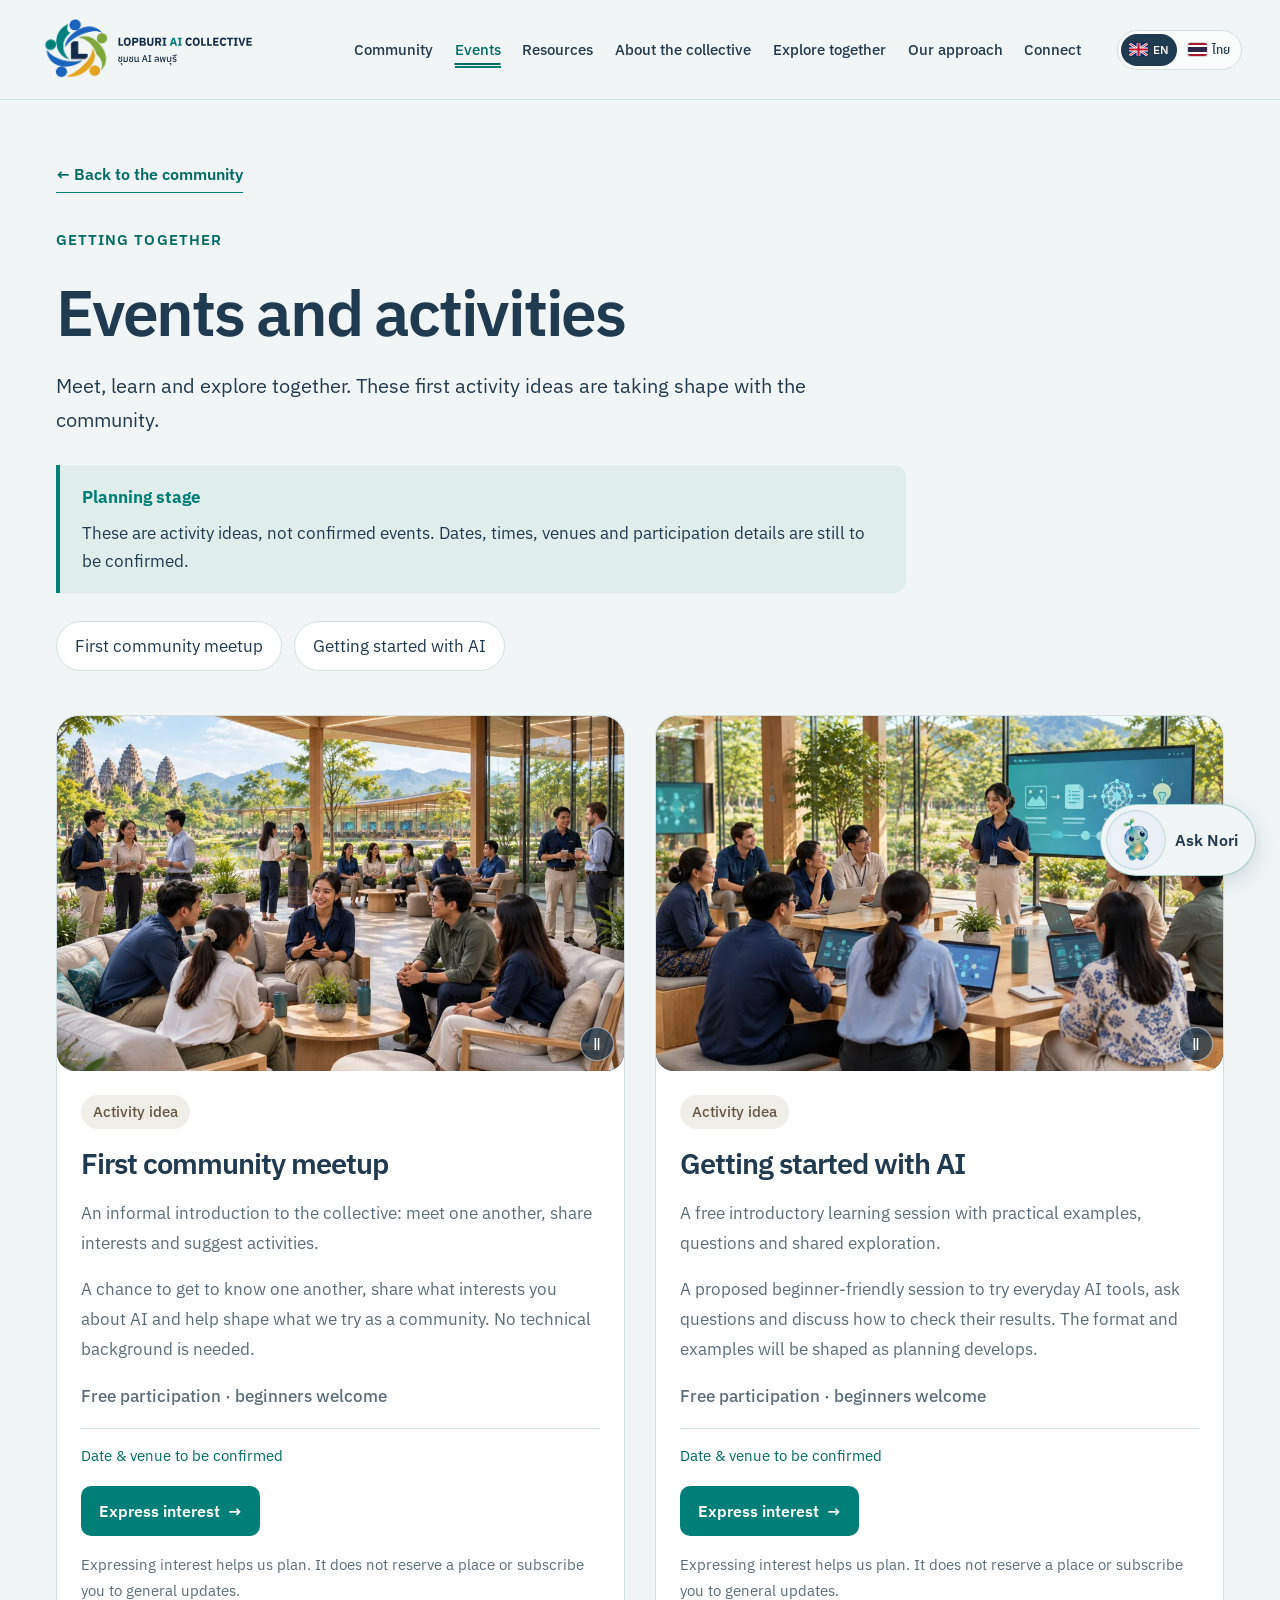
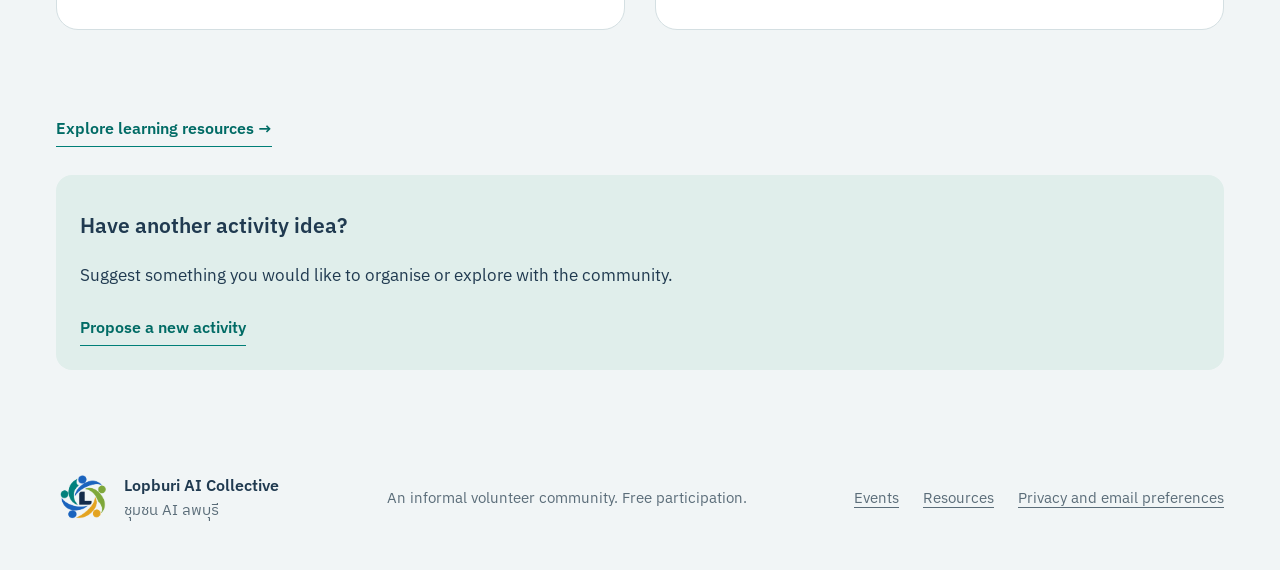
==== commit 19b993ed: "Deploy reviewed website from private main 18827c9" ====
--- a/events.html
+++ b/events.html
@@ -1,11 +1,11 @@
-<!doctype html><html lang="en"><head><meta charset="utf-8"><meta name="viewport" content="width=device-width,initial-scale=1"><meta name="robots" content="noindex,nofollow"><meta name="description" content="Explore planned free activities with Lopburi AI Collective. Dates and venues are still to be confirmed."><title>Events and activities — Lopburi AI Collective</title><link rel="icon" href="assets/favicon.svg" type="image/svg+xml"><link rel="stylesheet" href="styles.css?v=20261016-hosted-pilot"><link rel="stylesheet" href="privacy.css?v=20261016-hosted-pilot"><link rel="stylesheet" href="events.css?v=20261016-hosted-pilot"><script src="site-common.js?v=20261016-hosted-pilot" defer></script><script src="page.js?v=20261016-hosted-pilot" defer></script><script src="contact-flows.js?v=20261016-hosted-pilot" defer></script><link rel="stylesheet" href="nori.css?v=20261016-hosted-pilot"><script src="nori.js?v=20261016-hosted-pilot" defer></script></head><body class="events-page"><a class="skip-link" href="#main" data-i18n="skipContent">Skip to content</a>
+<!doctype html><html lang="en"><head><meta charset="utf-8"><meta name="viewport" content="width=device-width,initial-scale=1"><meta name="robots" content="noindex,nofollow"><meta name="description" content="Explore planned free activities with Lopburi AI Collective. Dates and venues are still to be confirmed."><title>Events and activities — Lopburi AI Collective</title><link rel="icon" href="assets/favicon.svg" type="image/svg+xml"><link rel="stylesheet" href="styles.css?v=20261017-review"><link rel="stylesheet" href="privacy.css?v=20261017-review"><link rel="stylesheet" href="events.css?v=20261017-review"><script src="site-common.js?v=20261017-review" defer></script><script src="page.js?v=20261017-review" defer></script><script src="contact-flows.js?v=20261017-review" defer></script><link rel="stylesheet" href="nori.css?v=20261017-review"><script src="nori.js?v=20261017-review" defer></script><script src="activity-motion.js?v=20261017-review" defer></script></head><body class="events-page"><a class="skip-link" href="#main" data-i18n="skipContent">Skip to content</a>
 <header class="site-header">
     <a class="brand" href="index.html#top" aria-label="Lopburi AI Collective home" data-i18n-aria-label="homeLabel"><img src="assets/wordmark-header.svg" width="1600" height="390" alt="Lopburi AI Collective — ชุมชน AI ลพบุรี"><img class="header-symbol" src="assets/footer-symbol.png" width="1254" height="1254" alt=""></a>
     <button class="menu-toggle" aria-expanded="false" aria-controls="navigation"><span data-i18n="copy4">Menu</span></button>
     <nav id="navigation" aria-label="Main navigation" data-i18n-aria-label="mainNavigation"><a href="index.html#community"><span data-i18n="communityNav">Community</span></a><a href="events.html" aria-current="page"><span data-i18n="eventsNav">Events</span></a><a href="resources.html" data-page-link><span data-i18n="resourcesNav">Resources</span></a><a href="index.html#purpose"><span data-i18n="copy5">About</span></a><a href="index.html#possibilities"><span data-i18n="copy6">Explore together</span></a><a href="index.html#approach"><span data-i18n="copy7">Our approach</span></a><a class="nav-contact" href="index.html#connect"><span data-i18n="copy8">Connect</span></a></nav>
 <div class="language-switch" role="group" aria-label="Language / ภาษา"><button type="button" data-language="en" aria-label="English" aria-pressed="true"><svg class="mini-flag" viewBox="0 0 60 40" aria-hidden="true"><rect width="60" height="40" fill="#012169"/><path d="M0 0L60 40M60 0L0 40" stroke="white" stroke-width="8"/><path d="M0 0L60 40M60 0L0 40" stroke="#c8102e" stroke-width="3"/><path d="M30 0V40M0 20H60" stroke="white" stroke-width="12"/><path d="M30 0V40M0 20H60" stroke="#c8102e" stroke-width="7"/></svg><span lang="en">EN</span></button><button type="button" data-language="th" aria-label="ภาษาไทย" aria-pressed="false"><span class="mini-flag thai" aria-hidden="true"></span><span lang="th">ไทย</span></button></div>
   </header><main id="main"><section class="events-intro wrap"><a class="text-link" href="index.html#community">← <span data-i18n="backCommunity" >Back to the community</span></a><p data-i18n="eventsLabel" class="eyebrow">Getting together</p><h1 data-i18n="eventsPageTitle" >Events and activities</h1><p data-i18n="eventsPageIntro" class="events-lead">Meet, learn and explore together. These first activity ideas are taking shape with the community.</p><div class="events-planning-note"><strong data-i18n="eventsPlanning" >Planning stage</strong><p data-i18n="planningNotice" >These are activity ideas, not confirmed events. Dates, times, venues and participation details are still to be confirmed.</p></div><nav class="activity-jump" aria-label="Activities" data-i18n-aria-label="activitiesLabel"><a href="#first-community-meetup"><span data-i18n="firstMeetTitle" >First community meetup</span></a><a href="#getting-started-with-ai"><span data-i18n="firstTrainingTitle" >Getting started with AI</span></a></nav></section><section class="event-detail-list wrap" aria-label="Planned activities" data-i18n-aria-label="plannedActivities"><article class="event-card event-detail" id="first-community-meetup"><figure class="community-scene event-scene"><div class="event-media"><video class="event-loop" data-loop-src="assets/event-meetup-loop.mp4" muted loop playsinline preload="none" aria-hidden="true"></video><button class="event-loop-toggle" type="button" aria-label="Pause animation" data-i18n-aria-label="pauseAnimation" hidden>Ⅱ</button><picture><source media="(max-width:780px)" srcset="assets/event-meetup-480.webp"><img src="assets/event-meetup-960.webp" width="960" height="723" alt="Concept illustration of a diverse community gathering on the pavilion terrace." data-i18n-alt="imageAlt3" loading="lazy" decoding="async"></picture></div></figure><span class="event-status"><span data-i18n="eventIdea">Activity idea</span></span><h2 class="activity-title" data-activity-title><span data-i18n="firstMeetTitle">First community meetup</span></h2><p><span data-i18n="firstMeetBody">An informal introduction to the collective: meet one another, share interests and suggest activities.</span></p><p data-i18n="meetDetails" >A chance to get to know one another, share what interests you about AI and help shape what we try as a community. No technical background is needed.</p><p data-i18n="freeParticipation" class="activity-free">Free participation · beginners welcome</p><div class="event-pending"><span data-i18n="eventDetails">Date & venue to be confirmed</span></div><a class="text-link event-interest" href="mailto:lopburiaicollective@gmail.com?subject=Interest%20in%20community%20activities" data-event-interest><span data-i18n="eventInterest">Express interest</span> <span aria-hidden="true">→</span></a><p data-i18n="interestNote" class="activity-interest-note">Expressing interest helps us plan. It does not reserve a place or subscribe you to general updates.</p></article>
-<article class="event-card event-detail" id="getting-started-with-ai"><figure class="community-scene event-scene"><div class="event-media"><video class="event-loop" data-loop-src="assets/event-learning-loop.mp4" muted loop playsinline preload="none" aria-hidden="true"></video><button class="event-loop-toggle" type="button" aria-label="Pause animation" data-i18n-aria-label="pauseAnimation" hidden>Ⅱ</button><picture><source media="(max-width:780px)" srcset="assets/event-learning-480.webp"><img src="assets/event-learning-960.webp" width="960" height="723" alt="Concept illustration of a beginner AI learning session led by a Thai facilitator." data-i18n-alt="imageAlt4" loading="lazy" decoding="async"></picture></div></figure><span class="event-status"><span data-i18n="eventIdea">Activity idea</span></span><h2 class="activity-title" data-activity-title><span data-i18n="firstTrainingTitle">Getting started with AI</span></h2><p><span data-i18n="firstTrainingBody">A free introductory learning session with practical examples, questions and shared exploration.</span></p><p data-i18n="learnDetails" >A proposed beginner-friendly session to try everyday AI tools, ask questions and discuss how to check their results. The format and examples will be shaped as planning develops.</p><p data-i18n="freeParticipation" class="activity-free">Free participation · beginners welcome</p><div class="event-pending"><span data-i18n="eventDetails">Date & venue to be confirmed</span></div><a class="text-link event-interest" href="mailto:lopburiaicollective@gmail.com?subject=Interest%20in%20community%20activities" data-event-interest><span data-i18n="eventInterest">Express interest</span> <span aria-hidden="true">→</span></a><p data-i18n="interestNote" class="activity-interest-note">Expressing interest helps us plan. It does not reserve a place or subscribe you to general updates.</p></article></section><section class="events-next wrap"><h2 data-i18n="nextTitle" >What happens next?</h2><ol><li><h3 data-i18n="nextOne" >Choose an activity</h3><p data-i18n="nextOneBody" >Tell us which idea interests you and any questions you have.</p></li><li><h3 data-i18n="nextTwo" >Review and send</h3><p data-i18n="nextTwoBody" >Prepare your message here, then send it from your own email app.</p></li><li><h3 data-i18n="nextThree" >We follow up</h3><p data-i18n="nextThreeBody" >We can contact you about that activity when details are available.</p></li></ol><p><a class="text-link" href="resources.html" data-page-link><span data-i18n="resourcesCta">Explore learning resources</span> →</a></p><div class="events-question"><h3 data-i18n="activityQuestion" >Have another activity idea?</h3><p data-i18n="activityQuestionBody" >Share it with the organisers through general enquiries.</p><a class="text-link" href="mailto:lopburiaicollective+enquiries@gmail.com" data-enquiry-open><span data-i18n="enquiriesTitle" >Enquiries</span></a></div></section></main><footer class="site-footer wrap"><a class="footer-brand" href="index.html#top"><img src="assets/footer-symbol.png" width="1254" height="1254" alt=""><span class="footer-brand-names"><strong>Lopburi AI Collective</strong><span lang="th">ชุมชน AI ลพบุรี</span></span></a><p data-i18n="communitySummary">An informal volunteer community. Free participation.</p><nav class="footer-links" aria-label="Footer" data-i18n-aria-label="footerNavigation"><a href="events.html" data-page-link data-i18n="eventsNav">Events</a><a href="resources.html" data-page-link data-i18n="resourcesNav">Resources</a><a href="privacy.html?lang=en" data-privacy-link target="_blank" rel="noopener" data-i18n="privacyTitle">Privacy and email preferences</a></nav></footer>
+<article class="event-card event-detail" id="getting-started-with-ai"><figure class="community-scene event-scene"><div class="event-media"><video class="event-loop" data-loop-src="assets/event-learning-loop.mp4" muted loop playsinline preload="none" aria-hidden="true"></video><button class="event-loop-toggle" type="button" aria-label="Pause animation" data-i18n-aria-label="pauseAnimation" hidden>Ⅱ</button><picture><source media="(max-width:780px)" srcset="assets/event-learning-480.webp"><img src="assets/event-learning-960.webp" width="960" height="723" alt="Concept illustration of a beginner AI learning session led by a Thai facilitator." data-i18n-alt="imageAlt4" loading="lazy" decoding="async"></picture></div></figure><span class="event-status"><span data-i18n="eventIdea">Activity idea</span></span><h2 class="activity-title" data-activity-title><span data-i18n="firstTrainingTitle">Getting started with AI</span></h2><p><span data-i18n="firstTrainingBody">A free introductory learning session with practical examples, questions and shared exploration.</span></p><p data-i18n="learnDetails" >A proposed beginner-friendly session to try everyday AI tools, ask questions and discuss how to check their results. The format and examples will be shaped as planning develops.</p><p data-i18n="freeParticipation" class="activity-free">Free participation · beginners welcome</p><div class="event-pending"><span data-i18n="eventDetails">Date & venue to be confirmed</span></div><a class="text-link event-interest" href="mailto:lopburiaicollective@gmail.com?subject=Interest%20in%20community%20activities" data-event-interest><span data-i18n="eventInterest">Express interest</span> <span aria-hidden="true">→</span></a><p data-i18n="interestNote" class="activity-interest-note">Expressing interest helps us plan. It does not reserve a place or subscribe you to general updates.</p></article></section><section class="events-next wrap"><p><a class="text-link" href="resources.html" data-page-link><span data-i18n="resourcesCta">Explore learning resources</span> →</a></p><div class="events-question"><h3 data-i18n="activityQuestion" >Have another activity idea?</h3><p data-i18n="activityQuestionBody" >Share it with the organisers through general enquiries.</p><a class="text-link" href="mailto:lopburiaicollective+enquiries@gmail.com" data-enquiry-open data-activity-proposal><span data-i18n="proposalHeading" >Propose a new activity</span></a></div></section></main><footer class="site-footer wrap"><a class="footer-brand" href="index.html#top"><img src="assets/footer-symbol.png" width="1254" height="1254" alt=""><span class="footer-brand-names"><strong>Lopburi AI Collective</strong><span lang="th">ชุมชน AI ลพบุรี</span></span></a><p data-i18n="communitySummary">An informal volunteer community. Free participation.</p><nav class="footer-links" aria-label="Footer" data-i18n-aria-label="footerNavigation"><a href="events.html" data-page-link data-i18n="eventsNav">Events</a><a href="resources.html" data-page-link data-i18n="resourcesNav">Resources</a><a href="privacy.html?lang=en" data-privacy-link target="_blank" rel="noopener" data-i18n="privacyTitle">Privacy and email preferences</a></nav></footer>
 <dialog id="enquiry-dialog" class="contact-card" aria-labelledby="enquiry-title">
     <form method="dialog" class="dialog-head"><button aria-label="Close enquiry" data-i18n-aria-label="closeEnquiry"><span data-i18n="copy89">Close</span></button></form>
     <div class="contact-card-brand"><img src="assets/relief.png" width="1254" height="1254" alt=""><div><strong>Lopburi AI Collective</strong><span lang="th">ชุมชน AI ลพบุรี</span></div></div>
@@ -28,9 +28,11 @@
   </button>
   <section id="nori-panel" class="nori-panel" role="dialog" aria-labelledby="nori-title" hidden>
     <header class="nori-head"><span class="nori-art"><img src="assets/nori-still.webp" width="320" height="320" alt=""><video id="nori-wave" src="assets/nori-wave.mp4" muted playsinline preload="none" aria-hidden="true" hidden></video></span><div><h2 id="nori-title">Ask Nori</h2><p id="nori-demo">FAQ demo · community information</p></div><button id="nori-close" type="button" aria-label="Close Nori">×</button></header>
+    <div class="nori-content">
     <p id="nori-greeting" class="nori-greeting"></p>
     <div id="nori-suggestions" class="nori-suggestions" aria-label="FAQ"></div>
     <div id="nori-messages" class="nori-messages" role="log" aria-live="polite" aria-relevant="additions"></div>
+    </div>
     <div class="nori-reset-row"><button id="nori-reset" type="button">Start again</button><span id="nori-status" role="status"></span></div>
     <form id="nori-form" class="nori-form"><label id="nori-input-label" for="nori-input">Your question</label><div><input id="nori-input" type="text" maxlength="500" autocomplete="off"><button id="nori-send" type="submit">Send</button></div></form>
     <p id="nori-privacy" class="nori-privacy"></p>
--- a/nori.css
+++ b/nori.css
@@ -37,4 +37,12 @@
 @media(prefers-reduced-motion:reduce){.nori-launcher{transition:none}}
 
 .nori-head,.nori-form,.nori-privacy,.nori-reset-row{flex-shrink:0}.nori-panel{overflow:hidden}
+.nori-panel{width:420px;height:auto;max-height:calc(100dvh - 125px)}
+.nori-content{flex:0 1 auto;min-height:0;overflow:auto;overscroll-behavior:contain}
+.nori-suggestions{max-height:none;overflow:visible;display:grid;grid-template-columns:1fr;padding-bottom:12px}
+.nori-suggestions button{width:100%;padding:9px 12px}
+.nori-messages{flex:none;min-height:0;overflow:visible;padding-bottom:8px}
+.nori-messages:empty,.nori-reset-row[hidden]{display:none}
+.nori-form{padding-top:10px;border-top:1px solid #d4dfe2}
+@media(max-width:780px){.nori-panel{height:auto;max-height:calc(var(--nori-viewport-height,100dvh) - 24px);width:auto}.nori-suggestions{max-height:none}}
 @media(max-width:780px){.nori-launcher{bottom:calc(max(16px,env(safe-area-inset-bottom)) + var(--nori-footer-clearance,0px))}.nori-panel.keyboard-open .nori-greeting,.nori-panel.keyboard-open .nori-suggestions{display:none}.nori-panel.keyboard-open .nori-privacy{font-size:12px;margin:6px 18px 8px}.nori-panel.keyboard-open .nori-head{padding-block:6px}.nori-panel.keyboard-open .nori-art{width:40px;height:40px}.nori-panel.keyboard-open .nori-messages{min-height:30px}}
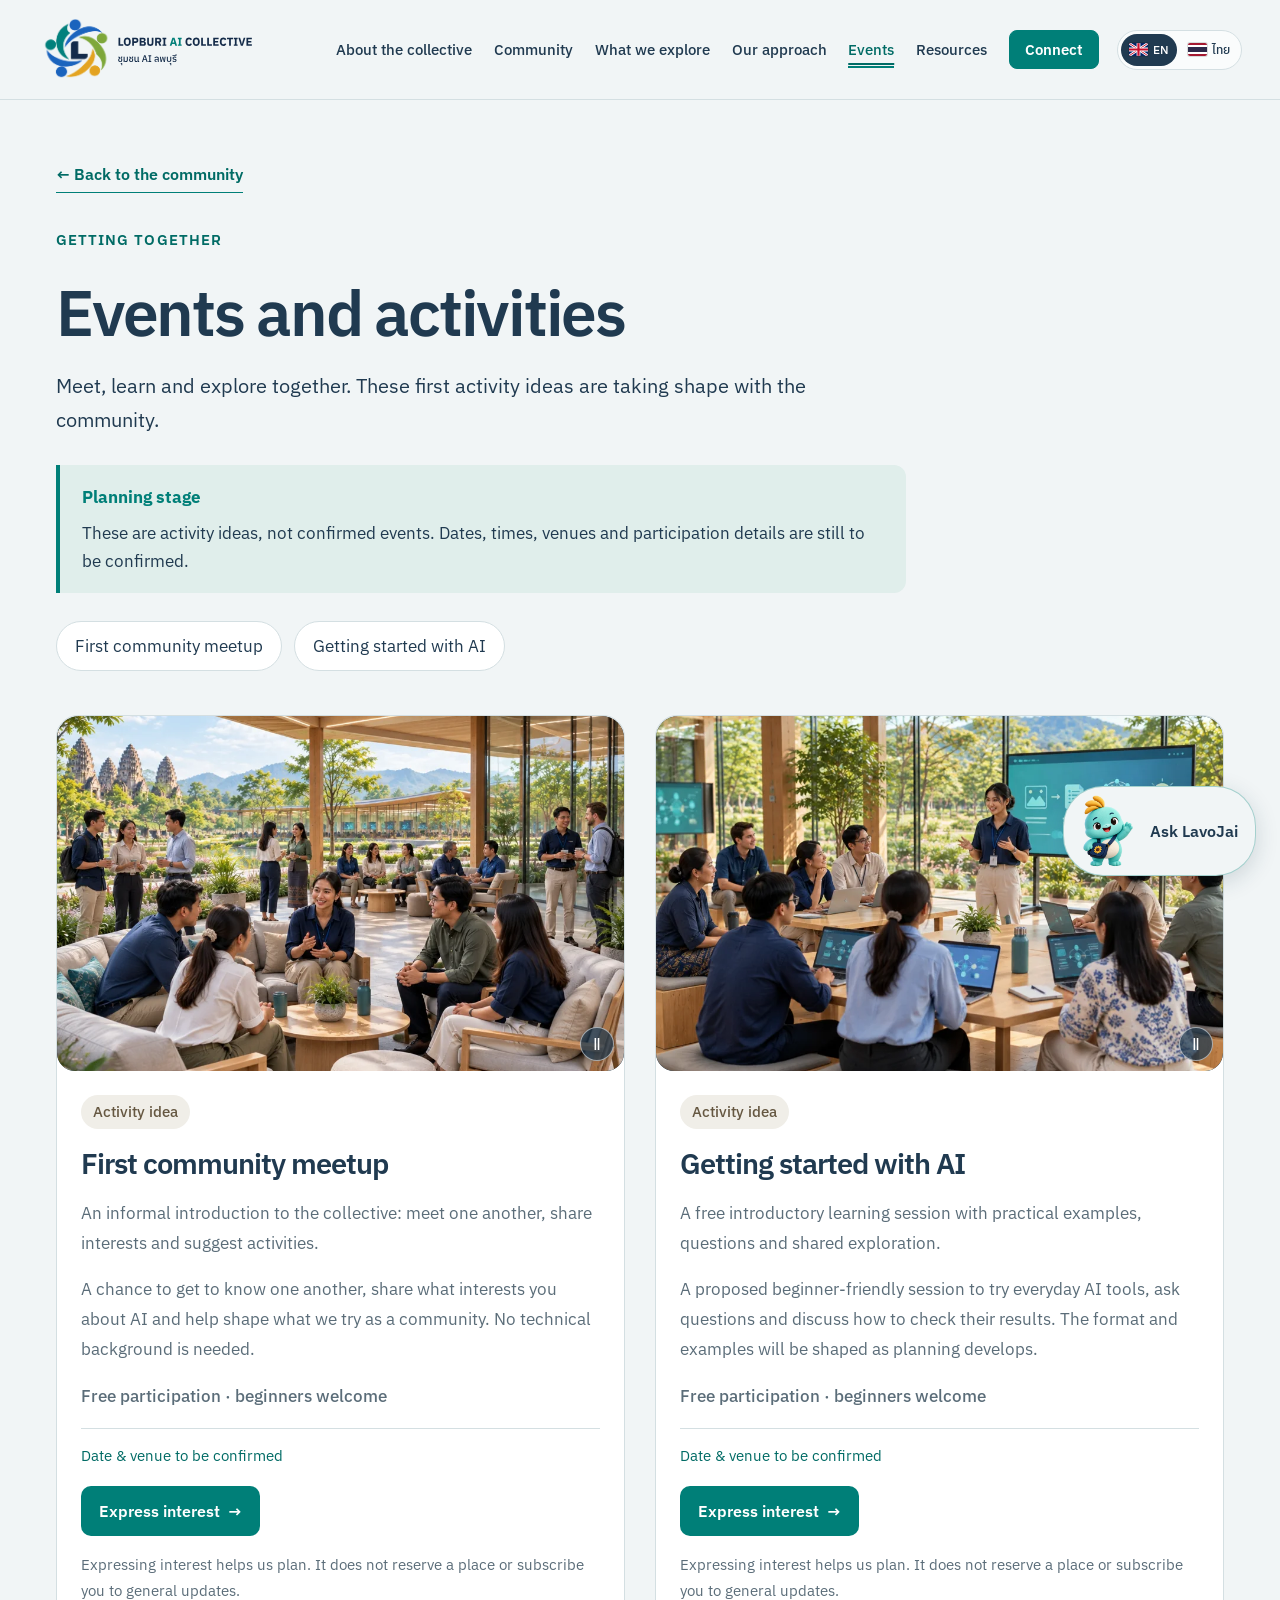
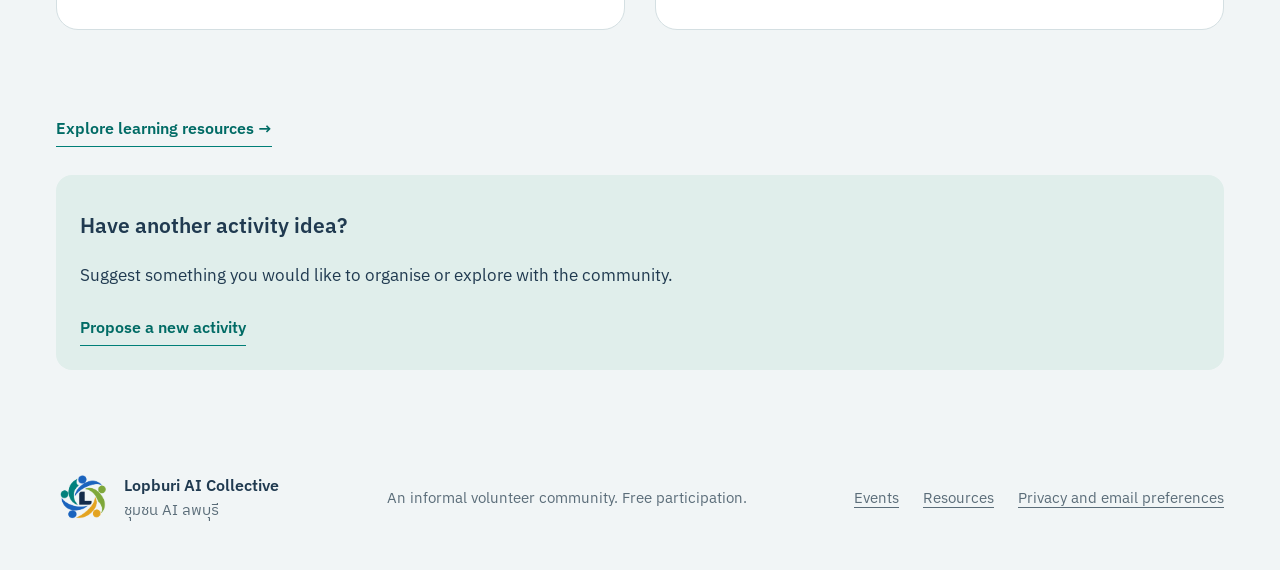
==== commit d278ccb9: "Deploy reviewed collaboration branch 342ecd1 for Facebook visitor check" ====
--- a/events.html
+++ b/events.html
@@ -1,8 +1,8 @@
-<!doctype html><html lang="en"><head><meta charset="utf-8"><meta name="viewport" content="width=device-width,initial-scale=1"><meta name="robots" content="noindex,nofollow"><meta name="description" content="Explore planned free activities with Lopburi AI Collective. Dates and venues are still to be confirmed."><title>Events and activities — Lopburi AI Collective</title><link rel="icon" href="assets/favicon.svg" type="image/svg+xml"><link rel="stylesheet" href="styles.css?v=20261017-review"><link rel="stylesheet" href="privacy.css?v=20261017-review"><link rel="stylesheet" href="events.css?v=20261017-review"><script src="site-common.js?v=20261017-review" defer></script><script src="page.js?v=20261017-review" defer></script><script src="contact-flows.js?v=20261017-review" defer></script><link rel="stylesheet" href="nori.css?v=20261017-review"><script src="nori.js?v=20261017-review" defer></script><script src="activity-motion.js?v=20261017-review" defer></script></head><body class="events-page"><a class="skip-link" href="#main" data-i18n="skipContent">Skip to content</a>
+<!doctype html><html lang="en"><head><meta charset="utf-8"><meta name="viewport" content="width=device-width,initial-scale=1"><meta name="robots" content="noindex,nofollow"><meta name="description" content="Explore planned free activities with Lopburi AI Collective. Dates and venues are still to be confirmed."><title>Events and activities — Lopburi AI Collective</title><link rel="icon" href="assets/favicon.svg" type="image/svg+xml"><link rel="stylesheet" href="styles.css?v=20261018-release"><link rel="stylesheet" href="privacy.css?v=20261018-release"><link rel="stylesheet" href="events.css?v=20261018-release"><script src="site-common.js?v=20261018-release" defer></script><script src="page.js?v=20261018-release" defer></script><script src="contact-flows.js?v=20261018-release" defer></script><link rel="stylesheet" href="nori.css?v=20261018-release"><script src="nori.js?v=20261018-release" defer></script><script src="activity-motion.js?v=20261018-release" defer></script></head><body class="events-page"><a class="skip-link" href="#main" data-i18n="skipContent">Skip to content</a>
 <header class="site-header">
     <a class="brand" href="index.html#top" aria-label="Lopburi AI Collective home" data-i18n-aria-label="homeLabel"><img src="assets/wordmark-header.svg" width="1600" height="390" alt="Lopburi AI Collective — ชุมชน AI ลพบุรี"><img class="header-symbol" src="assets/footer-symbol.png" width="1254" height="1254" alt=""></a>
     <button class="menu-toggle" aria-expanded="false" aria-controls="navigation"><span data-i18n="copy4">Menu</span></button>
-    <nav id="navigation" aria-label="Main navigation" data-i18n-aria-label="mainNavigation"><a href="index.html#community"><span data-i18n="communityNav">Community</span></a><a href="events.html" aria-current="page"><span data-i18n="eventsNav">Events</span></a><a href="resources.html" data-page-link><span data-i18n="resourcesNav">Resources</span></a><a href="index.html#purpose"><span data-i18n="copy5">About</span></a><a href="index.html#possibilities"><span data-i18n="copy6">Explore together</span></a><a href="index.html#approach"><span data-i18n="copy7">Our approach</span></a><a class="nav-contact" href="index.html#connect"><span data-i18n="copy8">Connect</span></a></nav>
+    <nav id="navigation" aria-label="Main navigation" data-i18n-aria-label="mainNavigation"><a href="index.html#purpose"><span data-i18n="copy5">About the collective</span></a><a href="index.html#community"><span data-i18n="communityNav">Community</span></a><a href="index.html#possibilities"><span data-i18n="copy6">What we explore</span></a><a href="index.html#approach"><span data-i18n="copy7">Our approach</span></a><a href="events.html" aria-current="page"><span data-i18n="eventsNav">Events</span></a><a href="resources.html" data-page-link><span data-i18n="resourcesNav">Resources</span></a><a class="nav-contact" href="index.html#connect"><span data-i18n="copy8">Connect</span></a></nav>
 <div class="language-switch" role="group" aria-label="Language / ภาษา"><button type="button" data-language="en" aria-label="English" aria-pressed="true"><svg class="mini-flag" viewBox="0 0 60 40" aria-hidden="true"><rect width="60" height="40" fill="#012169"/><path d="M0 0L60 40M60 0L0 40" stroke="white" stroke-width="8"/><path d="M0 0L60 40M60 0L0 40" stroke="#c8102e" stroke-width="3"/><path d="M30 0V40M0 20H60" stroke="white" stroke-width="12"/><path d="M30 0V40M0 20H60" stroke="#c8102e" stroke-width="7"/></svg><span lang="en">EN</span></button><button type="button" data-language="th" aria-label="ภาษาไทย" aria-pressed="false"><span class="mini-flag thai" aria-hidden="true"></span><span lang="th">ไทย</span></button></div>
   </header><main id="main"><section class="events-intro wrap"><a class="text-link" href="index.html#community">← <span data-i18n="backCommunity" >Back to the community</span></a><p data-i18n="eventsLabel" class="eyebrow">Getting together</p><h1 data-i18n="eventsPageTitle" >Events and activities</h1><p data-i18n="eventsPageIntro" class="events-lead">Meet, learn and explore together. These first activity ideas are taking shape with the community.</p><div class="events-planning-note"><strong data-i18n="eventsPlanning" >Planning stage</strong><p data-i18n="planningNotice" >These are activity ideas, not confirmed events. Dates, times, venues and participation details are still to be confirmed.</p></div><nav class="activity-jump" aria-label="Activities" data-i18n-aria-label="activitiesLabel"><a href="#first-community-meetup"><span data-i18n="firstMeetTitle" >First community meetup</span></a><a href="#getting-started-with-ai"><span data-i18n="firstTrainingTitle" >Getting started with AI</span></a></nav></section><section class="event-detail-list wrap" aria-label="Planned activities" data-i18n-aria-label="plannedActivities"><article class="event-card event-detail" id="first-community-meetup"><figure class="community-scene event-scene"><div class="event-media"><video class="event-loop" data-loop-src="assets/event-meetup-loop.mp4" muted loop playsinline preload="none" aria-hidden="true"></video><button class="event-loop-toggle" type="button" aria-label="Pause animation" data-i18n-aria-label="pauseAnimation" hidden>Ⅱ</button><picture><source media="(max-width:780px)" srcset="assets/event-meetup-480.webp"><img src="assets/event-meetup-960.webp" width="960" height="723" alt="Concept illustration of a diverse community gathering on the pavilion terrace." data-i18n-alt="imageAlt3" loading="lazy" decoding="async"></picture></div></figure><span class="event-status"><span data-i18n="eventIdea">Activity idea</span></span><h2 class="activity-title" data-activity-title><span data-i18n="firstMeetTitle">First community meetup</span></h2><p><span data-i18n="firstMeetBody">An informal introduction to the collective: meet one another, share interests and suggest activities.</span></p><p data-i18n="meetDetails" >A chance to get to know one another, share what interests you about AI and help shape what we try as a community. No technical background is needed.</p><p data-i18n="freeParticipation" class="activity-free">Free participation · beginners welcome</p><div class="event-pending"><span data-i18n="eventDetails">Date & venue to be confirmed</span></div><a class="text-link event-interest" href="mailto:lopburiaicollective@gmail.com?subject=Interest%20in%20community%20activities" data-event-interest><span data-i18n="eventInterest">Express interest</span> <span aria-hidden="true">→</span></a><p data-i18n="interestNote" class="activity-interest-note">Expressing interest helps us plan. It does not reserve a place or subscribe you to general updates.</p></article>
 <article class="event-card event-detail" id="getting-started-with-ai"><figure class="community-scene event-scene"><div class="event-media"><video class="event-loop" data-loop-src="assets/event-learning-loop.mp4" muted loop playsinline preload="none" aria-hidden="true"></video><button class="event-loop-toggle" type="button" aria-label="Pause animation" data-i18n-aria-label="pauseAnimation" hidden>Ⅱ</button><picture><source media="(max-width:780px)" srcset="assets/event-learning-480.webp"><img src="assets/event-learning-960.webp" width="960" height="723" alt="Concept illustration of a beginner AI learning session led by a Thai facilitator." data-i18n-alt="imageAlt4" loading="lazy" decoding="async"></picture></div></figure><span class="event-status"><span data-i18n="eventIdea">Activity idea</span></span><h2 class="activity-title" data-activity-title><span data-i18n="firstTrainingTitle">Getting started with AI</span></h2><p><span data-i18n="firstTrainingBody">A free introductory learning session with practical examples, questions and shared exploration.</span></p><p data-i18n="learnDetails" >A proposed beginner-friendly session to try everyday AI tools, ask questions and discuss how to check their results. The format and examples will be shaped as planning develops.</p><p data-i18n="freeParticipation" class="activity-free">Free participation · beginners welcome</p><div class="event-pending"><span data-i18n="eventDetails">Date & venue to be confirmed</span></div><a class="text-link event-interest" href="mailto:lopburiaicollective@gmail.com?subject=Interest%20in%20community%20activities" data-event-interest><span data-i18n="eventInterest">Express interest</span> <span aria-hidden="true">→</span></a><p data-i18n="interestNote" class="activity-interest-note">Expressing interest helps us plan. It does not reserve a place or subscribe you to general updates.</p></article></section><section class="events-next wrap"><p><a class="text-link" href="resources.html" data-page-link><span data-i18n="resourcesCta">Explore learning resources</span> →</a></p><div class="events-question"><h3 data-i18n="activityQuestion" >Have another activity idea?</h3><p data-i18n="activityQuestionBody" >Share it with the organisers through general enquiries.</p><a class="text-link" href="mailto:lopburiaicollective+enquiries@gmail.com" data-enquiry-open data-activity-proposal><span data-i18n="proposalHeading" >Propose a new activity</span></a></div></section></main><footer class="site-footer wrap"><a class="footer-brand" href="index.html#top"><img src="assets/footer-symbol.png" width="1254" height="1254" alt=""><span class="footer-brand-names"><strong>Lopburi AI Collective</strong><span lang="th">ชุมชน AI ลพบุรี</span></span></a><p data-i18n="communitySummary">An informal volunteer community. Free participation.</p><nav class="footer-links" aria-label="Footer" data-i18n-aria-label="footerNavigation"><a href="events.html" data-page-link data-i18n="eventsNav">Events</a><a href="resources.html" data-page-link data-i18n="resourcesNav">Resources</a><a href="privacy.html?lang=en" data-privacy-link target="_blank" rel="noopener" data-i18n="privacyTitle">Privacy and email preferences</a></nav></footer>
@@ -23,11 +23,11 @@
       <button class="button teal" type="submit" data-i18n="enquiryPrepare">Prepare enquiry</button>
     </form>
     <p id="enquiry-status" class="dialog-status" role="status" aria-live="polite"></p>
-  </dialog><button id="nori-launcher" class="nori-launcher" type="button" aria-controls="nori-panel" aria-expanded="false" aria-label="Ask Nori">
-    <span class="nori-art"><img src="assets/nori-still.webp" width="320" height="320" alt=""><video id="nori-idle" src="assets/nori-idle.mp4" muted playsinline preload="none" aria-hidden="true" hidden></video></span><span id="nori-launcher-label">Ask Nori</span>
+  </dialog><button id="nori-launcher" class="nori-launcher" type="button" aria-controls="nori-panel" aria-expanded="false" aria-label="Ask LavoJai">
+    <span class="nori-art"><img src="assets/lavojai-wave.png" width="2048" height="2048" alt=""></span><span id="nori-launcher-label">Ask LavoJai</span>
   </button>
   <section id="nori-panel" class="nori-panel" role="dialog" aria-labelledby="nori-title" hidden>
-    <header class="nori-head"><span class="nori-art"><img src="assets/nori-still.webp" width="320" height="320" alt=""><video id="nori-wave" src="assets/nori-wave.mp4" muted playsinline preload="none" aria-hidden="true" hidden></video></span><div><h2 id="nori-title">Ask Nori</h2><p id="nori-demo">FAQ demo · community information</p></div><button id="nori-close" type="button" aria-label="Close Nori">×</button></header>
+    <header class="nori-head"><span class="nori-art"><img src="assets/lavojai-wave.png" width="2048" height="2048" alt=""></span><div><h2 id="nori-title">LavoJai — ละโว้ใจ</h2><p id="nori-demo">FAQ demo · community information</p></div><button id="nori-close" type="button" aria-label="Close LavoJai">×</button></header>
     <div class="nori-content">
     <p id="nori-greeting" class="nori-greeting"></p>
     <div id="nori-suggestions" class="nori-suggestions" aria-label="FAQ"></div>
--- a/styles.css
+++ b/styles.css
@@ -590,3 +590,9 @@
 .footer-links{display:flex;flex-wrap:wrap;gap:14px 24px}.draft-fallback-note{padding:14px 18px;background:#fff6d9;color:#594512;border:1px solid #d0b66a;border-radius:10px;font-size:1rem;line-height:1.7}.draft-fallback-actions{display:flex;flex-wrap:wrap;gap:12px;margin-block:16px}.draft-fallback-actions .button{min-height:44px}.contact-ready>.contact-edit{margin-bottom:14px}
 .submission-receipt{position:fixed;bottom:24px;left:50%;transform:translateX(-50%);width:min(90vw,640px);padding:20px 24px;background:#edf8f6;color:#203e52;border:2px solid #00847d;border-radius:18px;box-shadow:0 8px 32px #0003;z-index:9999;font-size:17px;line-height:1.6}.submission-receipt[hidden]{display:none}.submission-receipt:focus{outline:3px solid #54cfc5;outline-offset:3px}form[aria-busy=true]{opacity:.8}form button:disabled{cursor:wait}
 .submission-receipt{padding-right:64px}.receipt-close{position:absolute;right:8px;top:8px;width:44px;height:44px;border:0;border-radius:50%;background:transparent;color:inherit;font-size:28px;cursor:pointer}.receipt-close:hover{background:#00847d18}.receipt-close:focus-visible{outline:3px solid #00847d}
+
+/* Keep the final navigation action distinct in desktop and expanded menus. */
+.site-header nav a.nav-contact{padding:9px 15px;border:1px solid var(--teal);border-radius:8px;background:var(--teal);color:#fff;font-weight:600;text-align:center;text-decoration:none}.site-header nav a.nav-contact:hover{background:#006b65;border-color:#006b65;color:#fff}.site-header nav a.nav-contact[aria-current]{color:#fff;text-decoration:underline;text-underline-offset:4px}
+
+/* Linked Facebook Page tile matches the LINE frame without a QR placeholder. */
+.facebook-icon-frame{background:#fff;border:1px solid #d4dfe2}.facebook-icon-frame svg{width:96px;height:96px;max-width:70%;max-height:70%}.qr-placeholder.facebook-contact .facebook-icon-frame{width:160px;max-width:100%;aspect-ratio:1;margin-inline:auto}.facebook-contact[href]{cursor:pointer}
--- a/nori.css
+++ b/nori.css
@@ -1,10 +1,10 @@
 /*
-# Nori presentation
+# LavoJai — ละโว้ใจ presentation (legacy nori selectors retained)
 Floating launcher, clipped avatar and responsive FAQ panel.
 Coordinate changes with nori.js, mobile keyboards and footer clearance.
 */
 .nori-launcher,.nori-panel{font-family:inherit;color:#203a50;box-sizing:border-box}
-.nori-launcher{position:fixed;right:24px;bottom:max(24px,env(safe-area-inset-bottom));z-index:40;display:flex;align-items:center;gap:9px;padding:5px 17px 5px 5px;border:1px solid #d4dfe2;border-radius:40px;background:#f1f5f6;box-shadow:0 6px 22px #203a502b;font-size:16px;font-weight:600;cursor:pointer}
+.nori-launcher{position:fixed;right:24px;bottom:calc(max(24px,env(safe-area-inset-bottom)) + var(--nori-footer-clearance,0px));z-index:40;display:flex;align-items:center;gap:9px;padding:5px 17px 5px 5px;border:1px solid #d4dfe2;border-radius:40px;background:#f1f5f6;box-shadow:0 6px 22px #203a502b;font-size:16px;font-weight:600;cursor:pointer}
 .nori-art{position:relative;display:block;flex:none;width:60px;height:60px;border-radius:50%;overflow:hidden;clip-path:circle(50% at 50% 50%);isolation:isolate;background:#f5f5f1;box-shadow:inset 0 0 0 1px #007f7833}
 .nori-art img,.nori-art video{position:absolute;inset:5%;display:block;width:90%;height:90%;max-width:none;object-fit:contain;border-radius:50%;clip-path:circle(50% at 50% 50%)}
 .nori-launcher{border-color:#007f7852;transition:border-color .18s,box-shadow .18s}
@@ -46,3 +46,10 @@
 .nori-form{padding-top:10px;border-top:1px solid #d4dfe2}
 @media(max-width:780px){.nori-panel{height:auto;max-height:calc(var(--nori-viewport-height,100dvh) - 24px);width:auto}.nori-suggestions{max-height:none}}
 @media(max-width:780px){.nori-launcher{bottom:calc(max(16px,env(safe-area-inset-bottom)) + var(--nori-footer-clearance,0px))}.nori-panel.keyboard-open .nori-greeting,.nori-panel.keyboard-open .nori-suggestions{display:none}.nori-panel.keyboard-open .nori-privacy{font-size:12px;margin:6px 18px 8px}.nori-panel.keyboard-open .nori-head{padding-block:6px}.nori-panel.keyboard-open .nori-art{width:40px;height:40px}.nori-panel.keyboard-open .nori-messages{min-height:30px}}
+
+/* Static approved full-body artwork: preserve tufts, waving hand and feet. */
+.nori-art{width:72px;height:78px;border-radius:14px;clip-path:none;overflow:visible;background:transparent;box-shadow:none}
+.nori-art img{position:static;width:100%;height:100%;inset:auto;object-fit:contain;border-radius:0;clip-path:none}
+.nori-head .nori-art{width:72px;height:80px}
+.nori-head>div{min-width:0}.nori-head h2{font-size:20px;overflow-wrap:normal}.nori-head p{font-size:12px}
+@media(max-width:780px){.nori-launcher{width:72px;height:78px;border-radius:20px;overflow:visible;padding:3px}.nori-launcher .nori-art{width:64px;height:70px}.nori-head .nori-art{width:60px;height:70px}.nori-head h2{font-size:18px}.nori-head p{font-size:12px}.nori-panel.keyboard-open .nori-art{width:40px;height:44px}}
